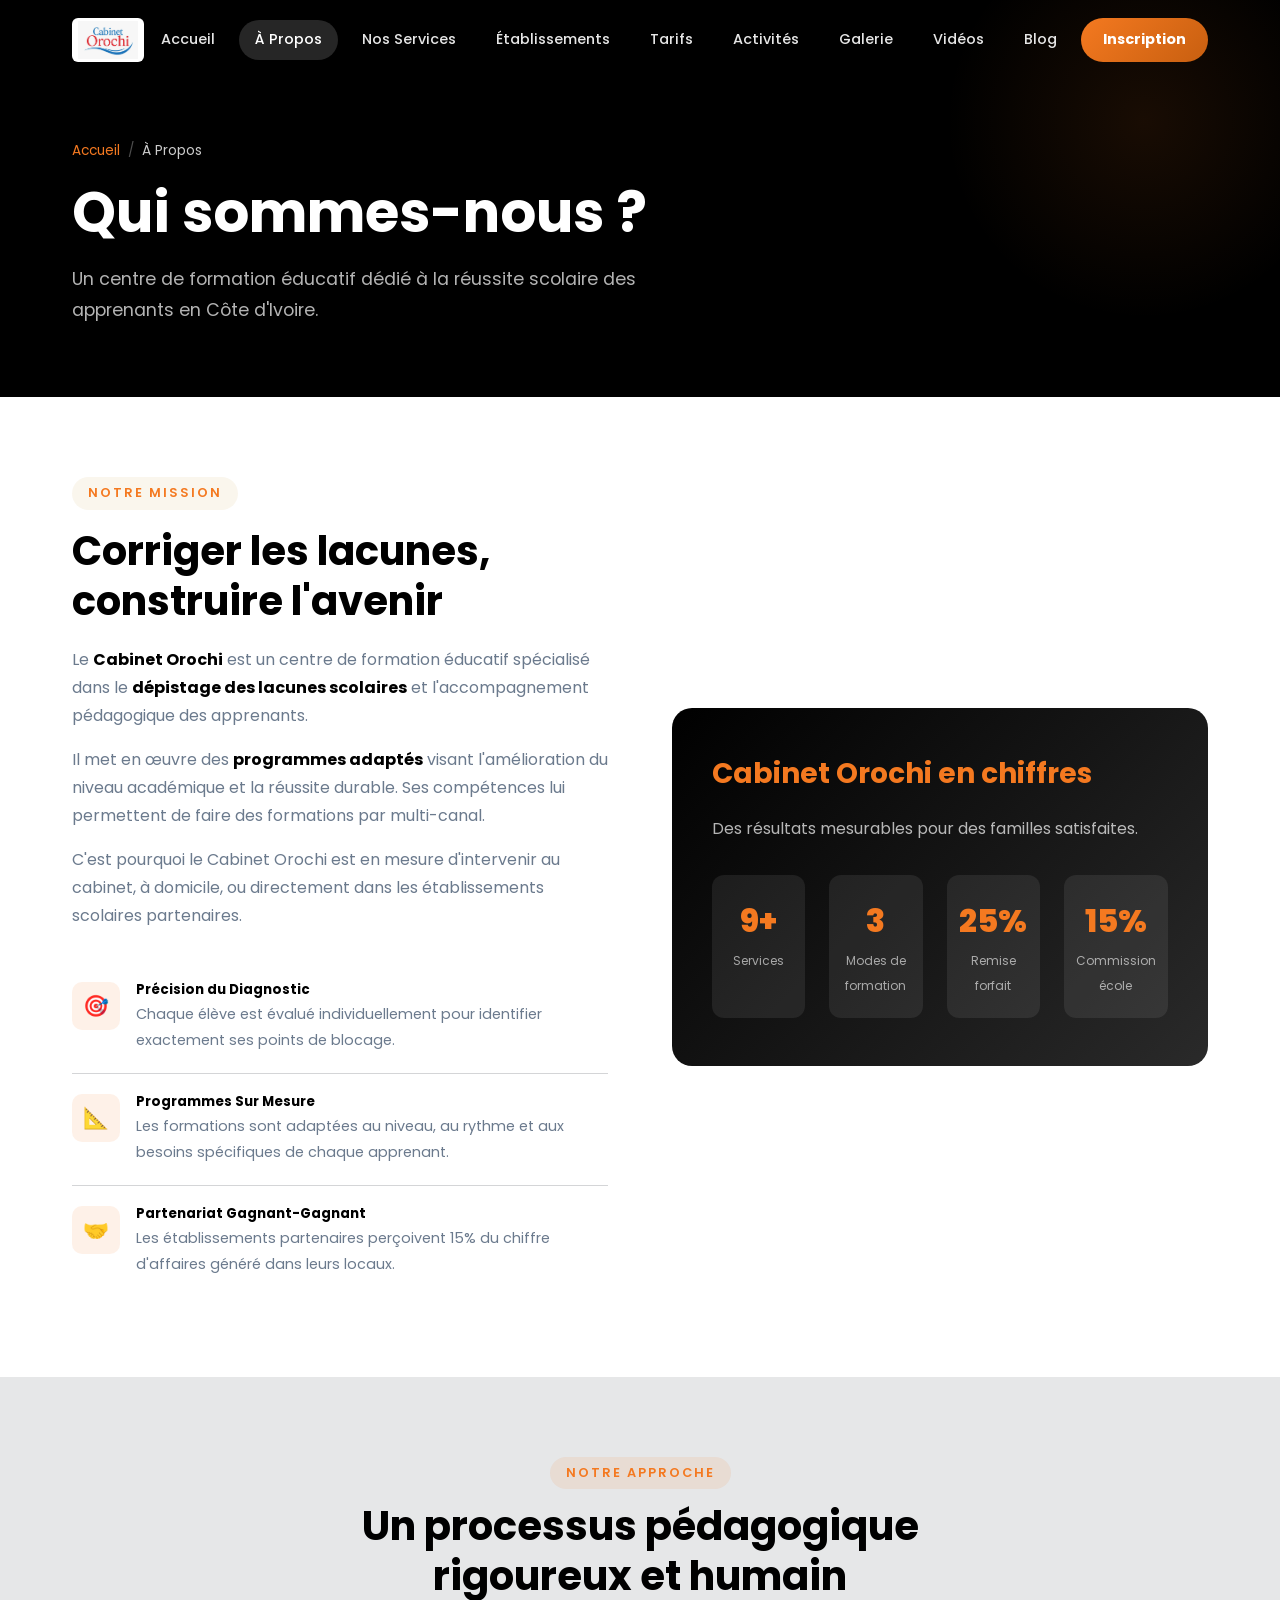
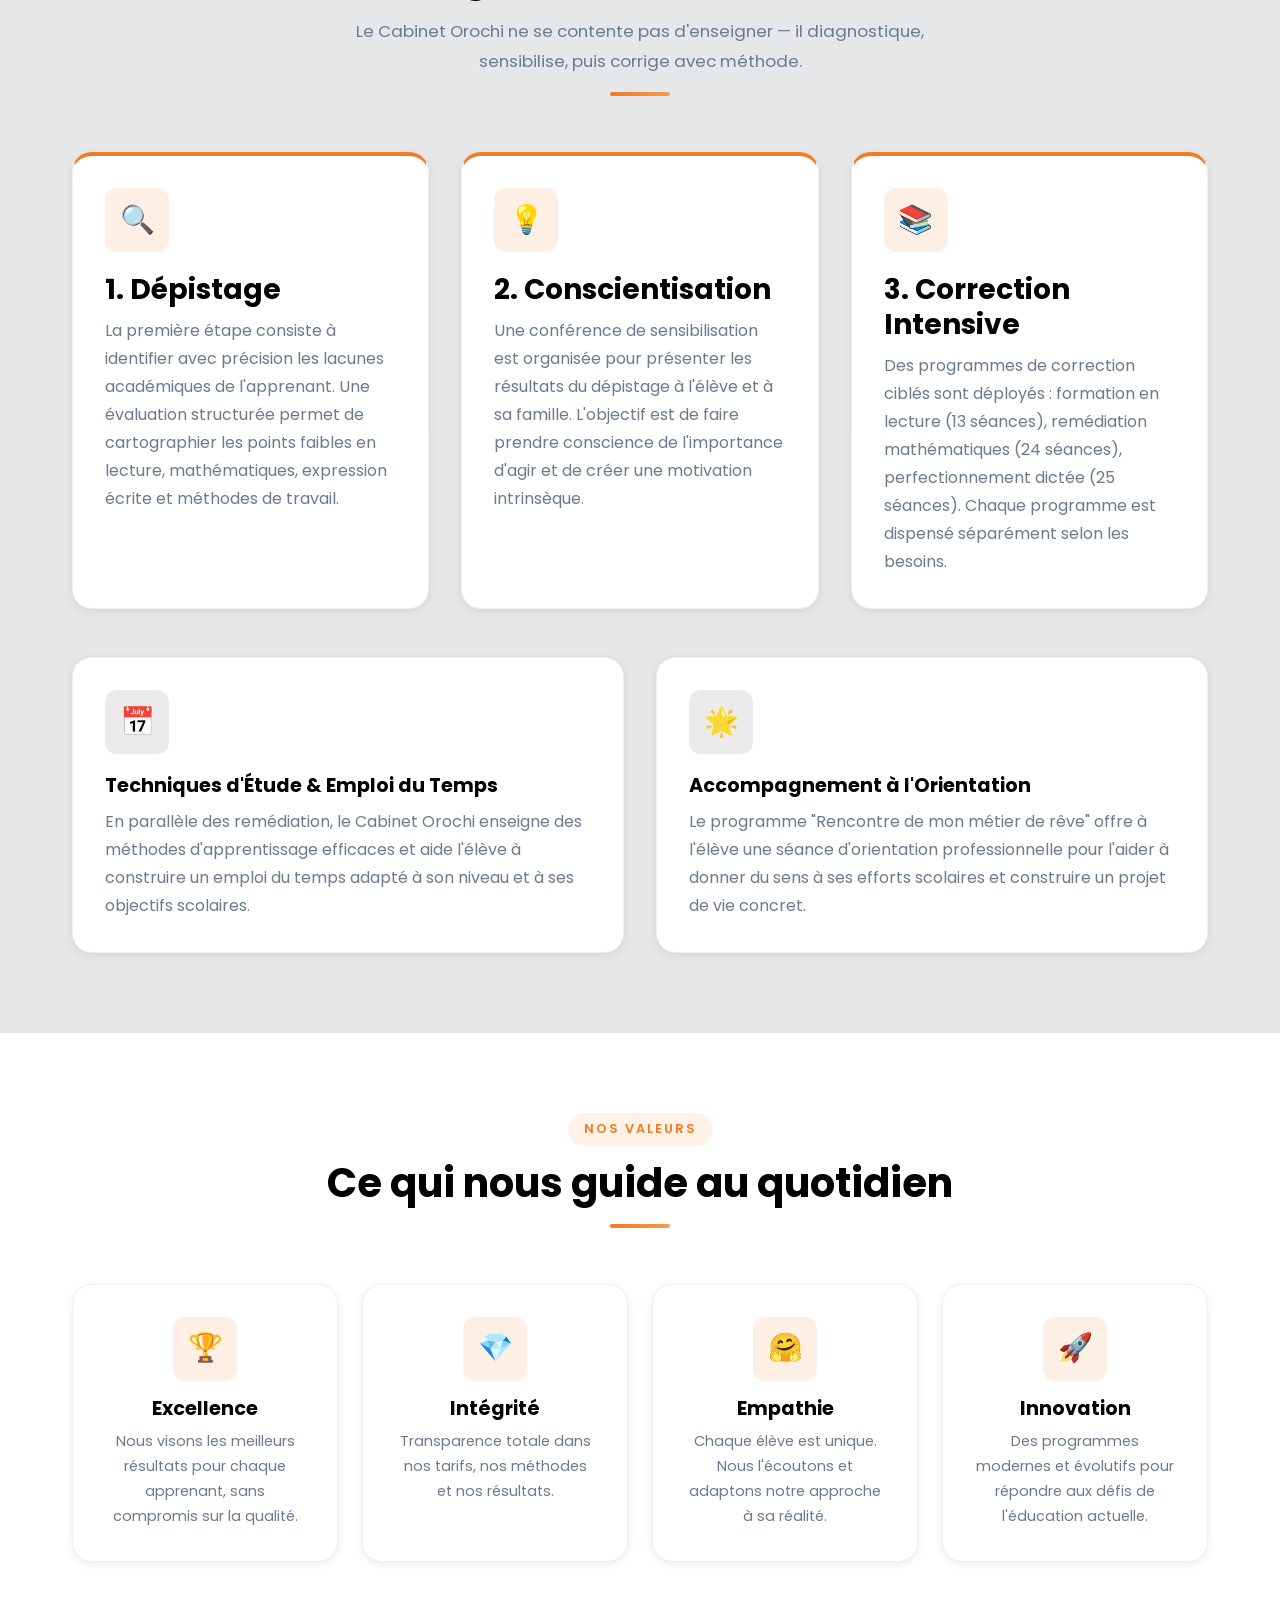
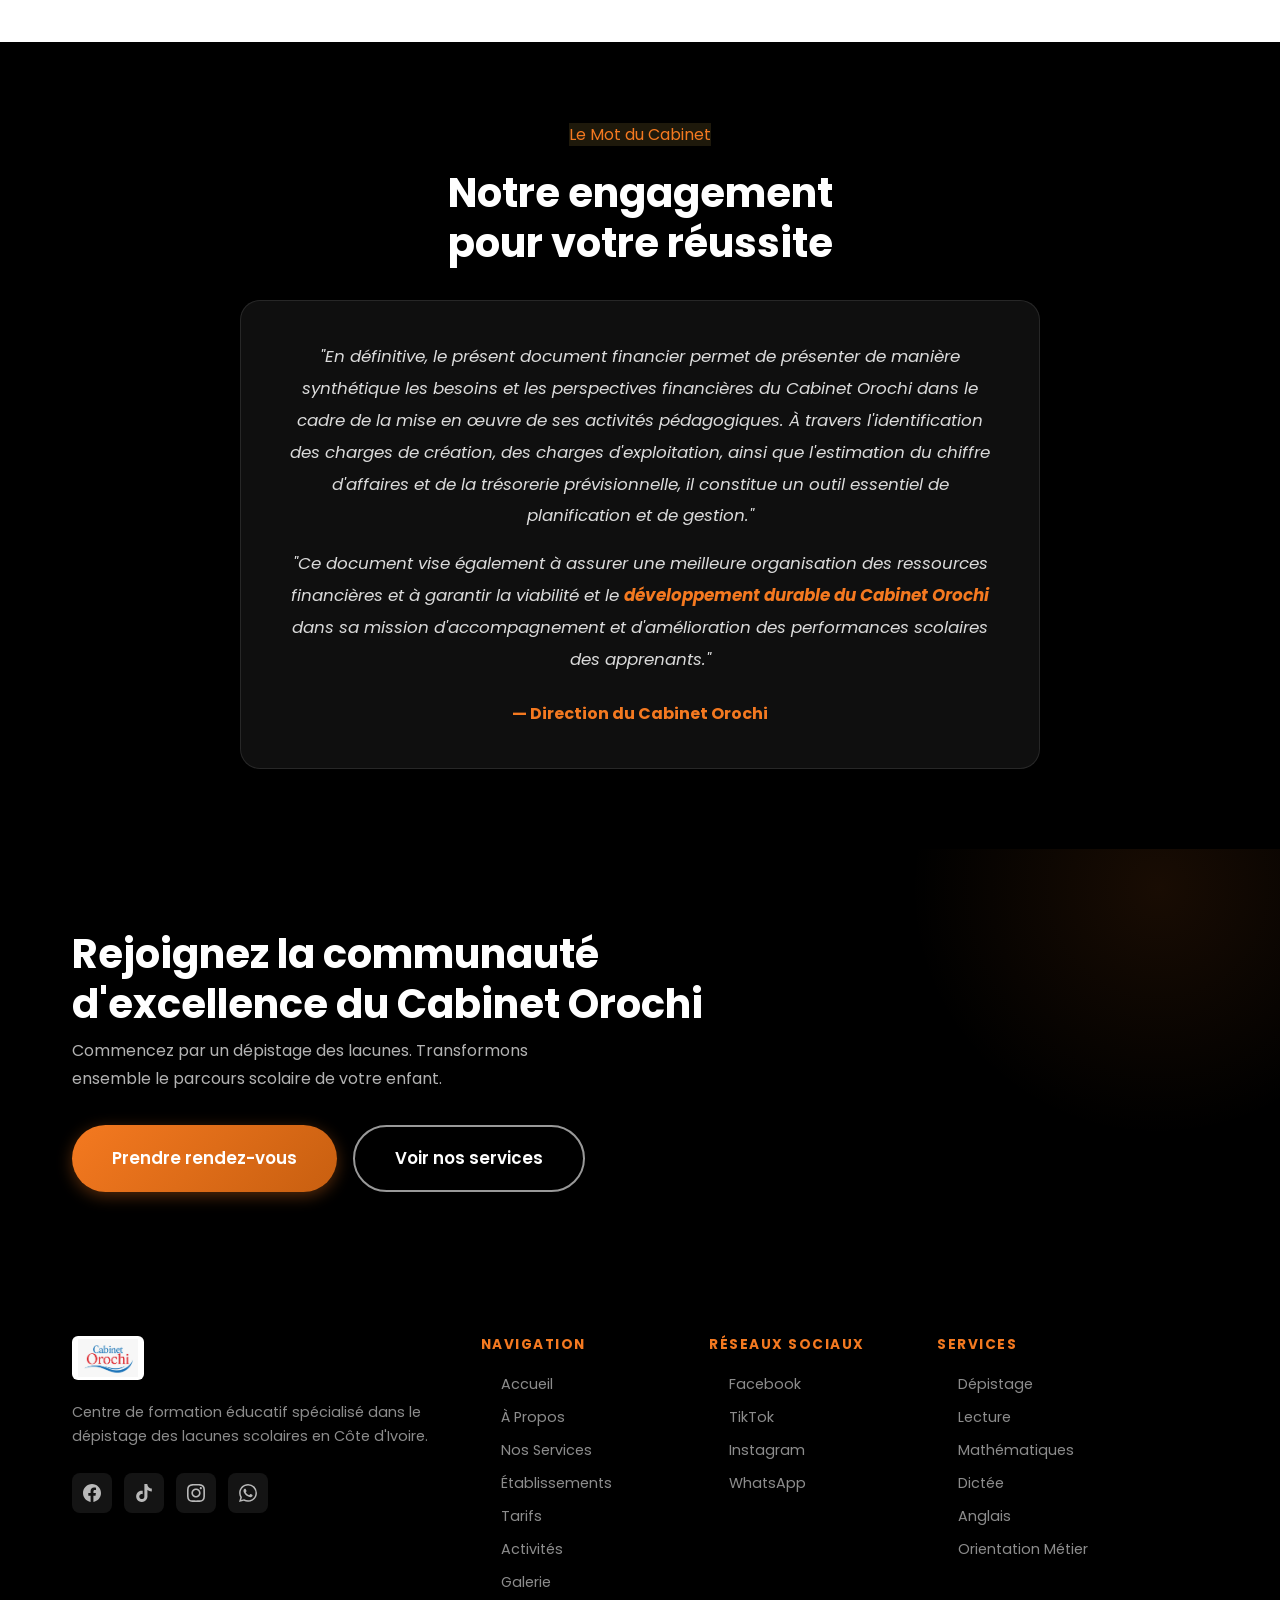
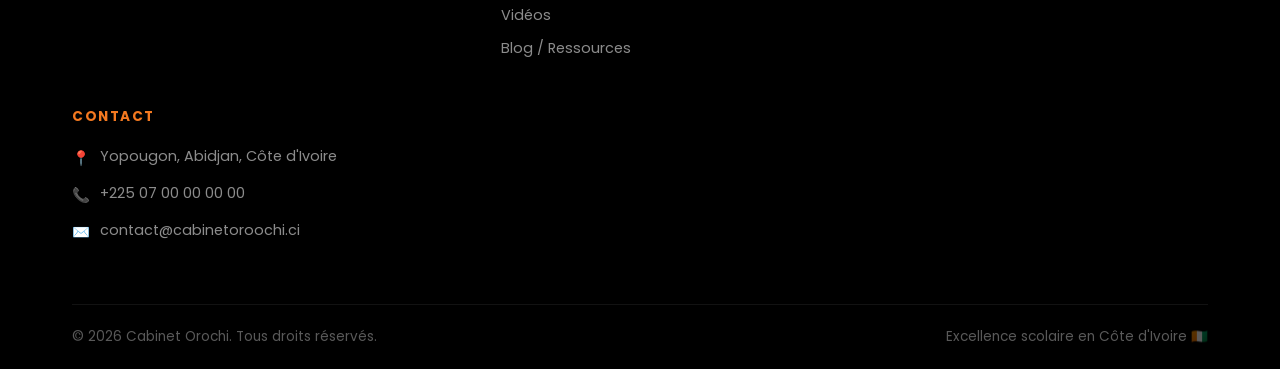
==== about.html @ 8625b7c3 "Initial commit from Orchids" ====
<!DOCTYPE html>
<html lang="fr">
  <head>
    <meta charset="UTF-8" />
    <link rel="icon" href="assets/images/logo.jpeg" type="image/jpeg" />
    <meta name="viewport" content="width=device-width, initial-scale=1.0" />
    <meta name="description" content="Découvrez la mission, l'approche et les valeurs du Cabinet Orochi — centre d'excellence pédagogique en Côte d'Ivoire." />
    <title>À Propos — Cabinet Orochi</title>
    <link rel="canonical" href="https://www.cabinetoroochi.ci/about.html" />
    <meta name="robots" content="index, follow" />
    <meta name="author" content="Cabinet Orochi" />
    <meta name="keywords" content="cabinet orochi mission, approche pédagogique, valeurs éducation, accompagnement scolaire Côte d'Ivoire" />
    <meta property="og:type" content="website" />
    <meta property="og:site_name" content="Cabinet Orochi" />
    <meta property="og:title" content="À Propos — Cabinet Orochi" />
    <meta property="og:description" content="Découvrez la mission, l'approche et les valeurs du Cabinet Orochi — centre d'excellence pédagogique en Côte d'Ivoire." />
    <meta property="og:url" content="https://www.cabinetoroochi.ci/about.html" />
    <meta property="og:locale" content="fr_CI" />
    <meta name="twitter:card" content="summary_large_image" />
    <meta name="twitter:title" content="À Propos — Cabinet Orochi" />
    <meta name="twitter:description" content="Découvrez la mission, l'approche et les valeurs du Cabinet Orochi — centre d'excellence pédagogique en Côte d'Ivoire." />
    <script type="application/ld+json">{"@context":"https://schema.org","@type":"AboutPage","name":"À Propos du Cabinet Orochi","url":"https://www.cabinetoroochi.ci/about.html","description":"Mission, approche et valeurs du Cabinet Orochi."}</script>
    <link rel="stylesheet" href="css/style.css" />
    <link rel="stylesheet" href="css/responsive.css" />
  </head>
  <body>

    <!-- HEADER -->
    <header id="header">
      <div class="container">
        <nav class="nav-inner">
          <a href="index.html" class="logo"><img src="assets/images/logo.jpeg" alt="Cabinet Orochi" style="height:44px;width:auto;border-radius:6px;" /></a>
          <div class="nav-links">
            <a href="index.html">Accueil</a>
            <a href="about.html" class="active">À Propos</a>
            <a href="services.html">Nos Services</a>
            <a href="for-schools.html">Établissements</a>
            <a href="pricing.html">Tarifs</a>
            <a href="activites.html">Activités</a>
            <a href="gallery.html">Galerie</a>
            <a href="videos.html">Vidéos</a>
            <a href="blog.html">Blog</a>
            <a href="contact.html" class="nav-cta btn">Inscription</a>
          </div>
          <button class="hamburger" aria-label="Menu"><span></span><span></span><span></span></button>
        </nav>
      </div>
    </header>
    <nav class="mobile-menu" role="dialog">
      <button class="mobile-menu-close">✕</button>
      <a href="index.html">Accueil</a>
      <a href="about.html">À Propos</a>
      <a href="services.html">Nos Services</a>
      <a href="for-schools.html">Établissements</a>
      <a href="pricing.html">Tarifs</a>
      <a href="activites.html">Activités</a>
      <a href="blog.html">Blog</a>
      <a href="contact.html" style="color:var(--gold);font-weight:700;">Inscription</a>
    </nav>

    <!-- PAGE HEADER -->
    <section class="page-header">
      <div class="container page-header-inner">
        <div class="breadcrumb">
          <a href="index.html">Accueil</a>
          <span>/</span>
          <span style="color:rgba(255,255,255,0.8);">À Propos</span>
        </div>
        <h1>Qui sommes-nous ?</h1>
        <p>Un centre de formation éducatif dédié à la réussite scolaire des apprenants en Côte d'Ivoire.</p>
      </div>
    </section>

    <!-- MISSION -->
    <section class="section">
      <div class="container">
        <div class="about-mission-grid">
          <div class="fade-in">
            <span class="eyebrow" style="display:inline-block;font-size:0.8rem;font-weight:600;letter-spacing:2px;text-transform:uppercase;color:var(--gold);background:rgba(201,168,76,0.1);padding:6px 16px;border-radius:50px;margin-bottom:16px;">Notre Mission</span>
            <h2 style="color:var(--primary);margin-bottom:20px;">Corriger les lacunes,<br>construire l'avenir</h2>
            <p style="margin-bottom:16px;">Le <strong style="color:var(--primary);">Cabinet Orochi</strong> est un centre de formation éducatif spécialisé dans le <strong style="color:var(--primary);">dépistage des lacunes scolaires</strong> et l'accompagnement pédagogique des apprenants.</p>
            <p style="margin-bottom:16px;">Il met en œuvre des <strong style="color:var(--primary);">programmes adaptés</strong> visant l'amélioration du niveau académique et la réussite durable. Ses compétences lui permettent de faire des formations par multi-canal.</p>
            <p style="margin-bottom:32px;">C'est pourquoi le Cabinet Orochi est en mesure d'intervenir au cabinet, à domicile, ou directement dans les établissements scolaires partenaires.</p>

            <div class="value-item">
              <div class="value-icon">🎯</div>
              <div>
                <h5>Précision du Diagnostic</h5>
                <p>Chaque élève est évalué individuellement pour identifier exactement ses points de blocage.</p>
              </div>
            </div>
            <div class="value-item">
              <div class="value-icon">📐</div>
              <div>
                <h5>Programmes Sur Mesure</h5>
                <p>Les formations sont adaptées au niveau, au rythme et aux besoins spécifiques de chaque apprenant.</p>
              </div>
            </div>
            <div class="value-item">
              <div class="value-icon">🤝</div>
              <div>
                <h5>Partenariat Gagnant-Gagnant</h5>
                <p>Les établissements partenaires perçoivent 15% du chiffre d'affaires généré dans leurs locaux.</p>
              </div>
            </div>
          </div>

          <div class="about-visual fade-in fade-in-delay-2">
            <div class="about-visual-inner">
              <h3>Cabinet Orochi en chiffres</h3>
              <p style="color:rgba(255,255,255,0.7);margin-bottom:0;">Des résultats mesurables pour des familles satisfaites.</p>
              <div class="about-stat-row">
                <div class="about-stat">
                  <span class="num">9+</span>
                  <span class="lbl">Services</span>
                </div>
                <div class="about-stat">
                  <span class="num">3</span>
                  <span class="lbl">Modes de formation</span>
                </div>
                <div class="about-stat">
                  <span class="num">25%</span>
                  <span class="lbl">Remise forfait</span>
                </div>
                <div class="about-stat">
                  <span class="num">15%</span>
                  <span class="lbl">Commission école</span>
                </div>
              </div>
            </div>
          </div>
        </div>
      </div>
    </section>

    <!-- APPROACH -->
    <section class="section bg-off-white">
      <div class="container">
        <div class="section-header fade-in">
          <span class="eyebrow">Notre Approche</span>
          <h2>Un processus pédagogique<br>rigoureux et humain</h2>
          <p>Le Cabinet Orochi ne se contente pas d'enseigner — il diagnostique, sensibilise, puis corrige avec méthode.</p>
          <div class="divider"></div>
        </div>

        <div class="grid-3" style="margin-bottom:48px;">
          <div class="card card-gold fade-in fade-in-delay-1">
            <div class="icon-box icon-box-gold">🔍</div>
            <h3 style="color:var(--primary);margin-bottom:10px;">1. Dépistage</h3>
            <p>La première étape consiste à identifier avec précision les lacunes académiques de l'apprenant. Une évaluation structurée permet de cartographier les points faibles en lecture, mathématiques, expression écrite et méthodes de travail.</p>
          </div>
          <div class="card card-gold fade-in fade-in-delay-2">
            <div class="icon-box icon-box-gold">💡</div>
            <h3 style="color:var(--primary);margin-bottom:10px;">2. Conscientisation</h3>
            <p>Une conférence de sensibilisation est organisée pour présenter les résultats du dépistage à l'élève et à sa famille. L'objectif est de faire prendre conscience de l'importance d'agir et de créer une motivation intrinsèque.</p>
          </div>
          <div class="card card-gold fade-in fade-in-delay-3">
            <div class="icon-box icon-box-gold">📚</div>
            <h3 style="color:var(--primary);margin-bottom:10px;">3. Correction Intensive</h3>
            <p>Des programmes de correction ciblés sont déployés : formation en lecture (13 séances), remédiation mathématiques (24 séances), perfectionnement dictée (25 séances). Chaque programme est dispensé séparément selon les besoins.</p>
          </div>
        </div>

        <div class="grid-2" style="gap:32px;">
          <div class="card fade-in fade-in-delay-1">
            <div class="icon-box icon-box-primary">📅</div>
            <h4 style="color:var(--primary);margin-bottom:10px;">Techniques d'Étude & Emploi du Temps</h4>
            <p>En parallèle des remédiation, le Cabinet Orochi enseigne des méthodes d'apprentissage efficaces et aide l'élève à construire un emploi du temps adapté à son niveau et à ses objectifs scolaires.</p>
          </div>
          <div class="card fade-in fade-in-delay-2">
            <div class="icon-box icon-box-primary">🌟</div>
            <h4 style="color:var(--primary);margin-bottom:10px;">Accompagnement à l'Orientation</h4>
            <p>Le programme "Rencontre de mon métier de rêve" offre à l'élève une séance d'orientation professionnelle pour l'aider à donner du sens à ses efforts scolaires et construire un projet de vie concret.</p>
          </div>
        </div>
      </div>
    </section>

    <!-- VALUES -->
    <section class="section">
      <div class="container">
        <div class="section-header fade-in">
          <span class="eyebrow">Nos Valeurs</span>
          <h2>Ce qui nous guide au quotidien</h2>
          <div class="divider"></div>
        </div>
        <div class="grid-4">
          <div class="card text-center fade-in fade-in-delay-1">
            <div class="icon-box icon-box-gold" style="margin:0 auto 16px;">🏆</div>
            <h4 style="color:var(--primary);margin-bottom:8px;">Excellence</h4>
            <p style="font-size:0.9rem;">Nous visons les meilleurs résultats pour chaque apprenant, sans compromis sur la qualité.</p>
          </div>
          <div class="card text-center fade-in fade-in-delay-2">
            <div class="icon-box icon-box-gold" style="margin:0 auto 16px;">💎</div>
            <h4 style="color:var(--primary);margin-bottom:8px;">Intégrité</h4>
            <p style="font-size:0.9rem;">Transparence totale dans nos tarifs, nos méthodes et nos résultats.</p>
          </div>
          <div class="card text-center fade-in fade-in-delay-3">
            <div class="icon-box icon-box-gold" style="margin:0 auto 16px;">🤗</div>
            <h4 style="color:var(--primary);margin-bottom:8px;">Empathie</h4>
            <p style="font-size:0.9rem;">Chaque élève est unique. Nous l'écoutons et adaptons notre approche à sa réalité.</p>
          </div>
          <div class="card text-center fade-in" style="transition-delay:0.4s">
            <div class="icon-box icon-box-gold" style="margin:0 auto 16px;">🚀</div>
            <h4 style="color:var(--primary);margin-bottom:8px;">Innovation</h4>
            <p style="font-size:0.9rem;">Des programmes modernes et évolutifs pour répondre aux défis de l'éducation actuelle.</p>
          </div>
        </div>
      </div>
    </section>

    <!-- CONCLUSION / MOT DU CABINET -->
    <section class="section bg-primary">
      <div class="container">
        <div style="max-width:800px;margin:0 auto;text-align:center;" class="fade-in">
          <span class="eyebrow" style="color:var(--gold);background:rgba(201,168,76,0.15);">Le Mot du Cabinet</span>
          <h2 style="color:var(--white);margin:20px 0;">Notre engagement<br>pour votre réussite</h2>
          <div style="background:rgba(255,255,255,0.06);border:1px solid rgba(255,255,255,0.1);border-radius:var(--radius-lg);padding:40px;margin-top:32px;">
            <p style="color:rgba(255,255,255,0.85);font-size:1.05rem;line-height:1.9;font-style:italic;">
              "En définitive, le présent document financier permet de présenter de manière synthétique les besoins et les perspectives financières du Cabinet Orochi dans le cadre de la mise en œuvre de ses activités pédagogiques. À travers l'identification des charges de création, des charges d'exploitation, ainsi que l'estimation du chiffre d'affaires et de la trésorerie prévisionnelle, il constitue un outil essentiel de planification et de gestion."
            </p>
            <p style="color:rgba(255,255,255,0.85);font-size:1.05rem;line-height:1.9;font-style:italic;margin-top:16px;">
              "Ce document vise également à assurer une meilleure organisation des ressources financières et à garantir la viabilité et le <strong style="color:var(--gold);">développement durable du Cabinet Orochi</strong> dans sa mission d'accompagnement et d'amélioration des performances scolaires des apprenants."
            </p>
            <p style="color:var(--gold);font-weight:700;margin-top:24px;">— Direction du Cabinet Orochi</p>
          </div>
        </div>
      </div>
    </section>

    <!-- CTA -->
    <section class="cta-band">
      <div class="container">
        <div class="cta-band-inner">
          <div class="fade-in">
            <h2>Rejoignez la communauté<br>d'excellence du Cabinet Orochi</h2>
            <p>Commencez par un dépistage des lacunes. Transformons ensemble le parcours scolaire de votre enfant.</p>
          </div>
          <div class="cta-band-btns fade-in fade-in-delay-2">
            <a href="contact.html" class="btn btn-primary btn-lg">Prendre rendez-vous</a>
            <a href="services.html" class="btn btn-outline-white btn-lg">Voir nos services</a>
          </div>
        </div>
      </div>
    </section>

    <!-- FOOTER -->
    <footer id="footer">
      <div class="container">
        <div class="footer-grid">
          <div>
            <a href="index.html" class="logo"><img src="assets/images/logo.jpeg" alt="Cabinet Orochi" style="height:44px;width:auto;border-radius:6px;" /></a>
            <p class="footer-desc">Centre de formation éducatif spécialisé dans le dépistage des lacunes scolaires en Côte d'Ivoire.</p>
                        <div class="footer-social">
              <a href="https://www.facebook.com/cabinetoroochi" target="_blank" rel="noopener" class="social-btn" aria-label="Facebook" title="Facebook"><svg width="18" height="18" viewBox="0 0 24 24" fill="currentColor"><path d="M24 12.073c0-6.627-5.373-12-12-12s-12 5.373-12 12c0 5.99 4.388 10.954 10.125 11.854v-8.385H7.078v-3.47h3.047V9.43c0-3.007 1.792-4.669 4.533-4.669 1.312 0 2.686.235 2.686.235v2.953H15.83c-1.491 0-1.956.925-1.956 1.874v2.25h3.328l-.532 3.47h-2.796v8.385C19.612 23.027 24 18.062 24 12.073z"/></svg></a>
              <a href="https://www.tiktok.com/@cabinetoroochi" target="_blank" rel="noopener" class="social-btn" aria-label="TikTok" title="TikTok"><svg width="18" height="18" viewBox="0 0 24 24" fill="currentColor"><path d="M12.525.02c1.31-.02 2.61-.01 3.91-.02.08 1.53.63 3.09 1.75 4.17 1.12 1.11 2.7 1.62 4.24 1.79v4.03c-1.44-.05-2.89-.35-4.2-.97-.57-.26-1.1-.59-1.62-.93-.01 2.92.01 5.84-.02 8.75-.08 1.4-.54 2.79-1.35 3.94-1.31 1.92-3.58 3.17-5.91 3.21-1.43.08-2.86-.31-4.08-1.03-2.02-1.19-3.44-3.37-3.65-5.71-.02-.5-.03-1-.01-1.49.18-1.9 1.12-3.72 2.58-4.96 1.66-1.44 3.98-2.13 6.15-1.72.02 1.48-.04 2.96-.04 4.44-.99-.32-2.15-.23-3.02.37-.63.41-1.11 1.04-1.36 1.75-.21.51-.15 1.07-.14 1.61.24 1.64 1.82 3.02 3.5 2.87 1.12-.01 2.19-.66 2.77-1.61.19-.33.4-.67.41-1.06.1-1.79.06-3.57.07-5.36.01-4.03-.01-8.05.02-12.07z"/></svg></a>
              <a href="https://www.instagram.com/cabinetoroochi" target="_blank" rel="noopener" class="social-btn" aria-label="Instagram" title="Instagram"><svg width="18" height="18" viewBox="0 0 24 24" fill="currentColor"><path d="M12 2.163c3.204 0 3.584.012 4.85.07 3.252.148 4.771 1.691 4.919 4.919.058 1.265.069 1.645.069 4.849 0 3.205-.012 3.584-.069 4.849-.149 3.225-1.664 4.771-4.919 4.919-1.266.058-1.644.07-4.85.07-3.204 0-3.584-.012-4.849-.07-3.26-.149-4.771-1.699-4.919-4.92-.058-1.265-.07-1.644-.07-4.849 0-3.204.013-3.583.07-4.849.149-3.227 1.664-4.771 4.919-4.919 1.266-.057 1.645-.069 4.849-.069zm0-2.163c-3.259 0-3.667.014-4.947.072-4.358.2-6.78 2.618-6.98 6.98-.059 1.281-.073 1.689-.073 4.948 0 3.259.014 3.668.072 4.948.2 4.358 2.618 6.78 6.98 6.98 1.281.058 1.689.072 4.948.072 3.259 0 3.668-.014 4.948-.072 4.354-.2 6.782-2.618 6.979-6.98.059-1.28.073-1.689.073-4.948 0-3.259-.014-3.667-.072-4.947-.196-4.354-2.617-6.78-6.979-6.98-1.281-.059-1.69-.073-4.949-.073zm0 5.838c-3.403 0-6.162 2.759-6.162 6.162s2.759 6.163 6.162 6.163 6.162-2.759 6.162-6.163c0-3.403-2.759-6.162-6.162-6.162zm0 10.162c-2.209 0-4-1.79-4-4 0-2.209 1.791-4 4-4s4 1.791 4 4c0 2.21-1.791 4-4 4zm6.406-11.845c-.796 0-1.441.645-1.441 1.44s.645 1.44 1.441 1.44c.795 0 1.439-.645 1.439-1.44s-.644-1.44-1.439-1.44z"/></svg></a>
              <a href="https://wa.me/22507000000" target="_blank" rel="noopener" class="social-btn" aria-label="WhatsApp" title="WhatsApp"><svg width="18" height="18" viewBox="0 0 24 24" fill="currentColor"><path d="M17.472 14.382c-.297-.149-1.758-.867-2.03-.967-.273-.099-.471-.148-.67.15-.197.297-.767.966-.94 1.164-.173.199-.347.223-.644.075-.297-.15-1.255-.463-2.39-1.475-.883-.788-1.48-1.761-1.653-2.059-.173-.297-.018-.458.13-.606.134-.133.298-.347.446-.52.149-.174.198-.298.298-.497.099-.198.05-.371-.025-.52-.075-.149-.669-1.612-.916-2.207-.242-.579-.487-.5-.669-.51-.173-.008-.371-.01-.57-.01-.198 0-.52.074-.792.372-.272.297-1.04 1.016-1.04 2.479 0 1.462 1.065 2.875 1.213 3.074.149.198 2.096 3.2 5.077 4.487.709.306 1.262.489 1.694.625.712.227 1.36.195 1.871.118.571-.085 1.758-.719 2.006-1.413.248-.694.248-1.289.173-1.413-.074-.124-.272-.198-.57-.347m-5.421 7.403h-.004a9.87 9.87 0 01-5.031-1.378l-.361-.214-3.741.982.998-3.648-.235-.374a9.86 9.86 0 01-1.51-5.26c.001-5.45 4.436-9.884 9.888-9.884 2.64 0 5.122 1.03 6.988 2.898a9.825 9.825 0 012.893 6.994c-.003 5.45-4.437 9.884-9.885 9.884m8.413-18.297A11.815 11.815 0 0012.05 0C5.495 0 .16 5.335.157 11.892c0 2.096.547 4.142 1.588 5.945L.057 24l6.305-1.654a11.882 11.882 0 005.683 1.448h.005c6.554 0 11.89-5.335 11.893-11.893a11.821 11.821 0 00-3.48-8.413z"/></svg></a>
            </div>
          </div>
                      <div class="footer-col">
            <h5>Navigation</h5>
            <nav class="footer-links">
              <a href="index.html">Accueil</a>
              <a href="about.html">À Propos</a>
              <a href="services.html">Nos Services</a>
              <a href="for-schools.html">Établissements</a>
              <a href="pricing.html">Tarifs</a>
              <a href="activites.html">Activités</a>
              <a href="gallery.html">Galerie</a>
              <a href="videos.html">Vidéos</a>
              <a href="blog.html">Blog / Ressources</a>
            </nav>
          </div>
          <div class="footer-col">
            <h5>Réseaux sociaux</h5>
            <nav class="footer-links">
              <a href="https://www.facebook.com/cabinetoroochi" target="_blank" rel="noopener">Facebook</a>
              <a href="https://www.tiktok.com/@cabinetoroochi" target="_blank" rel="noopener">TikTok</a>
              <a href="https://www.instagram.com/cabinetoroochi" target="_blank" rel="noopener">Instagram</a>
              <a href="https://wa.me/22507000000" target="_blank" rel="noopener">WhatsApp</a>
            </nav>
          </div>
          <div class="footer-col">
            <h5>Services</h5>
            <nav class="footer-links">
              <a href="services.html#depistage">Dépistage</a>
              <a href="services.html#lecture">Lecture</a>
              <a href="services.html#maths">Mathématiques</a>
              <a href="services.html#dictee">Dictée</a>
              <a href="services.html#anglais">Anglais</a>
              <a href="services.html#metier">Orientation Métier</a>
            </nav>
          </div>
          <div class="footer-col">
            <h5>Contact</h5>
            <div class="footer-contact-item"><span class="icon">📍</span><span>Yopougon, Abidjan, Côte d'Ivoire</span></div>
            <div class="footer-contact-item"><span class="icon">📞</span><span>+225 07 00 00 00 00</span></div>
            <div class="footer-contact-item"><span class="icon">✉️</span><span>contact@cabinetoroochi.ci</span></div>
          </div>
        </div>
        <div class="footer-bottom">
          <p>© 2026 Cabinet Orochi. Tous droits réservés.</p>
          <p>Excellence scolaire en Côte d'Ivoire 🇨🇮</p>
        </div>
      </div>
    </footer>

    <style>.back-to-top.visible{display:flex!important;} .is-invalid{border-color:#dc3545!important;}</style>
    <button class="back-to-top" aria-label="Retour en haut"
      style="position:fixed;bottom:90px;right:24px;width:44px;height:44px;border-radius:50%;background:var(--primary);color:var(--white);font-size:1.2rem;display:none;align-items:center;justify-content:center;box-shadow:var(--shadow-md);transition:var(--transition);z-index:900;border:none;cursor:pointer;">↑</button>
    <script src="js/main.js"></script>
  </body>
</html>
---- css/style.css ----
/* =============================================
   CABINET OROCHI — MAIN STYLESHEET
   Colors: ISU Bengal Black #000000, Roarange #F47920, Light Gray #E6E7E8
   ============================================= */

/* ---- Google Fonts Import ---- */
@import url('https://fonts.googleapis.com/css2?family=Poppins:wght@300;400;500;600;700;800&family=Playfair+Display:wght@600;700&display=swap');

/* ---- CSS Variables ---- */
:root {
  --primary: #000000;
  --primary-light: #2a2a2a;
  --primary-dark: #000000;
  --gold: #F47920;
  --gold-light: #f89a50;
  --gold-dark: #c85f10;
  --white: #FFFFFF;
  --off-white: #E6E7E8;
  --light-gray: #d4d5d7;
  --gray: #6B7A8D;
  --dark: #111111;
  --success: #28A745;
  --danger: #DC3545;
  --warning: #FFC107;

  --font-main: 'Poppins', sans-serif;
  --font-display: 'Playfair Display', serif;

  --shadow-sm: 0 2px 8px rgba(0,0,0,0.08);
  --shadow-md: 0 6px 24px rgba(0,0,0,0.14);
  --shadow-lg: 0 16px 48px rgba(0,0,0,0.20);
  --radius: 12px;
  --radius-lg: 20px;
  --transition: all 0.3s ease;
}

/* ---- Reset & Base ---- */
*, *::before, *::after { box-sizing: border-box; margin: 0; padding: 0; }

html { scroll-behavior: smooth; font-size: 16px; }

body {
  font-family: var(--font-main);
  color: var(--dark);
  background: var(--white);
  line-height: 1.6;
  overflow-x: hidden;
}

img { max-width: 100%; height: auto; display: block; }
a { text-decoration: none; color: inherit; }
ul { list-style: none; }
button { cursor: pointer; border: none; background: none; font-family: var(--font-main); }

/* ---- Typography ---- */
h1, h2, h3, h4, h5 { font-weight: 700; line-height: 1.25; }
h1 { font-size: clamp(2rem, 5vw, 3.5rem); }
h2 { font-size: clamp(1.6rem, 3.5vw, 2.5rem); }
h3 { font-size: clamp(1.2rem, 2.5vw, 1.75rem); }
h4 { font-size: 1.2rem; }
p { font-size: 1rem; color: var(--gray); line-height: 1.75; }

.text-gold { color: var(--gold); }
.text-primary { color: var(--primary); }
.text-white { color: var(--white); }
.text-center { text-align: center; }
.font-display { font-family: var(--font-display); }

/* ---- Layout Helpers ---- */
.container { max-width: 1200px; margin: 0 auto; padding: 0 24px; }
.section { padding: 80px 0; }
.section-sm { padding: 48px 0; }

.grid-2 { display: grid; grid-template-columns: repeat(2, 1fr); gap: 32px; }
.grid-3 { display: grid; grid-template-columns: repeat(3, 1fr); gap: 32px; }
.grid-4 { display: grid; grid-template-columns: repeat(4, 1fr); gap: 24px; }

.flex { display: flex; }
.flex-center { display: flex; align-items: center; justify-content: center; }
.flex-between { display: flex; align-items: center; justify-content: space-between; }
.gap-12 { gap: 12px; }
.gap-16 { gap: 16px; }
.gap-24 { gap: 24px; }

/* ---- Section Header ---- */
.section-header { text-align: center; margin-bottom: 56px; }
.section-header .eyebrow {
  display: inline-block;
  font-size: 0.8rem;
  font-weight: 600;
  letter-spacing: 2px;
  text-transform: uppercase;
  color: var(--gold);
  background: rgba(244,121,32,0.1);
  padding: 6px 16px;
  border-radius: 50px;
  margin-bottom: 12px;
}
.section-header h2 { color: var(--primary); margin-bottom: 16px; }
.section-header p { max-width: 600px; margin: 0 auto; font-size: 1.05rem; }
.divider {
  width: 60px;
  height: 4px;
  background: linear-gradient(90deg, var(--gold), var(--gold-light));
  border-radius: 2px;
  margin: 16px auto 0;
}

/* ---- Buttons ---- */
.btn {
  display: inline-flex;
  align-items: center;
  gap: 8px;
  padding: 14px 32px;
  border-radius: 50px;
  font-weight: 600;
  font-size: 0.95rem;
  transition: var(--transition);
  white-space: nowrap;
}

.btn-primary {
  background: linear-gradient(135deg, var(--gold), var(--gold-dark));
  color: var(--white);
  box-shadow: 0 4px 16px rgba(244,121,32,0.35);
}
.btn-primary:hover {
  background: linear-gradient(135deg, var(--gold-light), var(--gold));
  transform: translateY(-2px);
  box-shadow: 0 8px 24px rgba(244,121,32,0.45);
}

.btn-secondary {
  background: var(--primary);
  color: var(--white);
  box-shadow: var(--shadow-sm);
}
.btn-secondary:hover {
  background: var(--primary-light);
  transform: translateY(-2px);
  box-shadow: var(--shadow-md);
}

.btn-outline {
  border: 2px solid var(--gold);
  color: var(--gold);
  background: transparent;
}
.btn-outline:hover {
  background: var(--gold);
  color: var(--primary-dark);
}

.btn-outline-white {
  border: 2px solid rgba(255,255,255,0.6);
  color: var(--white);
  background: transparent;
}
.btn-outline-white:hover {
  background: rgba(255,255,255,0.15);
  border-color: var(--white);
}

.btn-lg { padding: 18px 40px; font-size: 1.05rem; }
.btn-sm { padding: 10px 22px; font-size: 0.85rem; }

/* ---- Cards ---- */
.card {
  background: var(--white);
  border-radius: var(--radius-lg);
  padding: 32px;
  box-shadow: var(--shadow-sm);
  transition: var(--transition);
  border: 1px solid rgba(0,0,0,0.06);
}
.card:hover {
  box-shadow: var(--shadow-md);
  transform: translateY(-4px);
}

.card-gold {
  border-top: 4px solid var(--gold);
}
.card-primary {
  background: var(--primary);
  color: var(--white);
}
.card-primary p { color: rgba(255,255,255,0.8); }

/* ---- Badge ---- */
.badge {
  display: inline-flex;
  align-items: center;
  padding: 4px 12px;
  border-radius: 50px;
  font-size: 0.75rem;
  font-weight: 600;
}
.badge-gold { background: rgba(244,121,32,0.15); color: var(--gold-dark); }
.badge-primary { background: rgba(0,0,0,0.1); color: var(--primary); }
.badge-success { background: rgba(40,167,69,0.1); color: var(--success); }

/* ---- Icon Box ---- */
.icon-box {
  width: 64px;
  height: 64px;
  border-radius: var(--radius);
  display: flex;
  align-items: center;
  justify-content: center;
  font-size: 1.75rem;
  margin-bottom: 20px;
  flex-shrink: 0;
}
.icon-box-gold { background: rgba(244,121,32,0.12); color: var(--gold); }
.icon-box-primary { background: rgba(0,0,0,0.08); color: var(--primary); }
.icon-box-white { background: rgba(255,255,255,0.15); color: var(--white); }
.icon-box-lg { width: 80px; height: 80px; font-size: 2.2rem; }

/* ---- ======== HEADER / NAV ======== ---- */
#header {
  position: fixed;
  top: 0;
  left: 0;
  width: 100%;
  z-index: 1000;
  padding: 18px 0;
  transition: var(--transition);
}
#header.scrolled {
  background: var(--white);
  box-shadow: var(--shadow-sm);
  padding: 12px 0;
}

.nav-inner { display: flex; align-items: center; justify-content: space-between; }

.logo {
  display: flex;
  align-items: center;
  gap: 12px;
  font-weight: 800;
  font-size: 1.35rem;
  color: var(--white);
}
.logo img {
  height: 48px;
  width: auto;
  border-radius: 6px;
  flex-shrink: 0;
  object-fit: contain;
  background: var(--white);
  padding: 3px 6px;
}
.logo-icon {
  width: 44px;
  height: 44px;
  background: linear-gradient(135deg, var(--gold), var(--gold-dark));
  border-radius: 10px;
  display: flex;
  align-items: center;
  justify-content: center;
  font-size: 1.4rem;
  flex-shrink: 0;
}
#header.scrolled .logo { color: var(--primary); }

.nav-links { display: flex; align-items: center; gap: 8px; }
.nav-links a {
  padding: 8px 16px;
  border-radius: 50px;
  font-weight: 500;
  font-size: 0.9rem;
  color: rgba(255,255,255,0.9);
  transition: var(--transition);
}
.nav-links a:hover, .nav-links a.active {
  background: rgba(255,255,255,0.15);
  color: var(--white);
}
#header.scrolled .nav-links a { color: var(--primary); }
#header.scrolled .nav-links a:hover,
#header.scrolled .nav-links a.active {
  background: rgba(0,0,0,0.07);
  color: var(--primary);
}

.nav-cta {
  background: linear-gradient(135deg, var(--gold), var(--gold-dark)) !important;
  color: var(--white) !important;
  font-weight: 700 !important;
  padding: 10px 22px !important;
}
.nav-cta:hover {
  background: linear-gradient(135deg, var(--gold-light), var(--gold)) !important;
  transform: translateY(-1px);
}

.hamburger {
  display: none;
  flex-direction: column;
  gap: 5px;
  padding: 8px;
  cursor: pointer;
}
.hamburger span {
  display: block;
  width: 24px;
  height: 2.5px;
  background: var(--white);
  border-radius: 2px;
  transition: var(--transition);
}
#header.scrolled .hamburger span { background: var(--primary); }

.mobile-menu {
  display: none;
  position: fixed;
  top: 0;
  left: 0;
  width: 100%;
  height: 100vh;
  background: var(--primary-dark);
  z-index: 999;
  flex-direction: column;
  align-items: center;
  justify-content: center;
  gap: 12px;
}
.mobile-menu.open { display: flex; }
.mobile-menu a {
  font-size: 1.3rem;
  font-weight: 600;
  color: var(--white);
  padding: 14px 40px;
  border-radius: var(--radius);
  transition: var(--transition);
  text-align: center;
}
.mobile-menu a:hover { background: rgba(255,255,255,0.1); color: var(--gold); }
.mobile-menu-close {
  position: absolute;
  top: 20px;
  right: 24px;
  font-size: 1.8rem;
  color: var(--white);
  cursor: pointer;
  background: none;
  border: none;
}

/* ---- ======== HERO ======== ---- */
.hero {
  min-height: 100vh;
  background: linear-gradient(135deg, var(--primary-dark) 0%, var(--primary) 50%, #2a2a2a 100%);
  display: flex;
  align-items: center;
  position: relative;
  overflow: hidden;
}
.hero::before {
  content: '';
  position: absolute;
  top: -20%;
  right: -10%;
  width: 600px;
  height: 600px;
  background: radial-gradient(circle, rgba(244,121,32,0.12) 0%, transparent 70%);
  border-radius: 50%;
}
.hero::after {
  content: '';
  position: absolute;
  bottom: -10%;
  left: -5%;
  width: 400px;
  height: 400px;
  background: radial-gradient(circle, rgba(255,255,255,0.05) 0%, transparent 70%);
  border-radius: 50%;
}

.hero-content { position: relative; z-index: 2; }
.hero-grid { display: grid; grid-template-columns: 1fr 1fr; gap: 64px; align-items: center; }

.hero-eyebrow {
  display: inline-flex;
  align-items: center;
  gap: 8px;
  font-size: 0.8rem;
  font-weight: 600;
  letter-spacing: 2px;
  text-transform: uppercase;
  color: var(--gold);
  margin-bottom: 20px;
}
.hero-eyebrow::before {
  content: '';
  display: block;
  width: 32px;
  height: 2px;
  background: var(--gold);
}

.hero h1 { color: var(--white); margin-bottom: 20px; }
.hero h1 span { color: var(--gold); display: block; }
.hero-desc {
  color: rgba(255,255,255,0.8);
  font-size: 1.1rem;
  margin-bottom: 36px;
  max-width: 480px;
}
.hero-desc strong { color: var(--gold-light); }

.hero-btns { display: flex; gap: 16px; flex-wrap: wrap; }

.hero-stats {
  display: flex;
  gap: 32px;
  margin-top: 48px;
  padding-top: 32px;
  border-top: 1px solid rgba(255,255,255,0.1);
}
.stat-item { text-align: center; }
.stat-number {
  font-size: 1.75rem;
  font-weight: 800;
  color: var(--gold);
  display: block;
}
.stat-label { font-size: 0.8rem; color: rgba(255,255,255,0.6); }

.hero-visual { position: relative; }
.hero-card-stack { position: relative; }

.hero-main-card {
  background: rgba(255,255,255,0.1);
  backdrop-filter: blur(16px);
  border: 1px solid rgba(255,255,255,0.15);
  border-radius: var(--radius-lg);
  padding: 36px;
  color: var(--white);
}
.hero-main-card h3 { color: var(--gold); margin-bottom: 16px; font-size: 1.1rem; }

.offer-item {
  display: flex;
  align-items: center;
  gap: 12px;
  padding: 12px 0;
  border-bottom: 1px solid rgba(255,255,255,0.08);
}
.offer-item:last-child { border-bottom: none; }
.offer-icon {
  width: 40px;
  height: 40px;
  border-radius: 8px;
  background: rgba(244,121,32,0.2);
  display: flex;
  align-items: center;
  justify-content: center;
  font-size: 1.1rem;
  flex-shrink: 0;
}
.offer-item span { font-size: 0.9rem; color: rgba(255,255,255,0.85); }

.hero-floating-badge {
  position: absolute;
  top: -20px;
  right: -20px;
  background: linear-gradient(135deg, var(--gold), var(--gold-dark));
  border-radius: var(--radius);
  padding: 16px 20px;
  text-align: center;
  box-shadow: var(--shadow-lg);
}
.hero-floating-badge .badge-num {
  display: block;
  font-size: 1.5rem;
  font-weight: 800;
  color: var(--white);
}
.hero-floating-badge .badge-txt {
  font-size: 0.7rem;
  font-weight: 600;
  color: var(--white);
  text-transform: uppercase;
  letter-spacing: 1px;
}

/* ---- Scroll indicator ---- */
.scroll-indicator {
  position: absolute;
  bottom: 32px;
  left: 50%;
  transform: translateX(-50%);
  display: flex;
  flex-direction: column;
  align-items: center;
  gap: 8px;
  color: rgba(255,255,255,0.5);
  font-size: 0.75rem;
  animation: bounce 2s infinite;
}
.scroll-indicator::after {
  content: '';
  width: 1px;
  height: 40px;
  background: rgba(255,255,255,0.3);
}

@keyframes bounce {
  0%, 100% { transform: translateX(-50%) translateY(0); }
  50% { transform: translateX(-50%) translateY(-8px); }
}

/* ---- ======== CORE OFFERS SECTION ======== ---- */
.offers-section { background: var(--off-white); }

.offer-card {
  background: var(--white);
  border-radius: var(--radius-lg);
  padding: 40px 32px;
  text-align: center;
  box-shadow: var(--shadow-sm);
  transition: var(--transition);
  border: 2px solid transparent;
  position: relative;
  overflow: hidden;
}
.offer-card::before {
  content: '';
  position: absolute;
  top: 0; left: 0; right: 0;
  height: 4px;
  background: linear-gradient(90deg, var(--gold), var(--gold-light));
}
.offer-card:hover {
  border-color: var(--gold);
  box-shadow: var(--shadow-lg);
  transform: translateY(-8px);
}
.offer-card .icon-box { margin: 0 auto 24px; }
.offer-card h3 { color: var(--primary); margin-bottom: 12px; }
.offer-card p { margin-bottom: 24px; font-size: 0.95rem; }
.offer-card ul { text-align: left; margin-bottom: 28px; }
.offer-card ul li {
  display: flex;
  align-items: flex-start;
  gap: 8px;
  padding: 6px 0;
  font-size: 0.9rem;
  color: var(--gray);
}
.offer-card ul li::before {
  content: '✓';
  color: var(--gold);
  font-weight: 700;
  flex-shrink: 0;
}

/* ---- ======== PROCESS SECTION ======== ---- */
.process-section { background: var(--primary); }
.process-section .section-header h2 { color: var(--white); }
.process-section .section-header p { color: rgba(255,255,255,0.7); }
.process-section .eyebrow { color: var(--gold); }

.process-steps { display: flex; gap: 0; align-items: stretch; }
.process-step {
  flex: 1;
  padding: 36px 28px;
  text-align: center;
  position: relative;
  border-right: 1px solid rgba(255,255,255,0.08);
}
.process-step:last-child { border-right: none; }

.step-num {
  width: 56px;
  height: 56px;
  border-radius: 50%;
  background: rgba(244,121,32,0.15);
  border: 2px solid var(--gold);
  color: var(--gold);
  font-weight: 800;
  font-size: 1.2rem;
  display: flex;
  align-items: center;
  justify-content: center;
  margin: 0 auto 20px;
}
.process-step .icon-box { margin: 0 auto 20px; background: rgba(255,255,255,0.08); color: var(--gold); }
.process-step h4 { color: var(--white); margin-bottom: 10px; }
.process-step p { color: rgba(255,255,255,0.65); font-size: 0.9rem; }

.process-arrow {
  position: absolute;
  right: -16px;
  top: 50%;
  transform: translateY(-50%);
  width: 32px;
  height: 32px;
  background: var(--gold);
  border-radius: 50%;
  display: flex;
  align-items: center;
  justify-content: center;
  color: var(--primary-dark);
  font-size: 0.9rem;
  z-index: 1;
}

/* ---- ======== STATS BANNER ======== ---- */
.stats-banner { background: linear-gradient(135deg, var(--gold-dark), var(--gold)); }
.stats-banner .stat-item { padding: 16px 24px; }
.stats-banner .stat-number { color: var(--white); }
.stats-banner .stat-label { color: rgba(0,0,0,0.7); font-weight: 600; }

/* ---- ======== SERVICES PREVIEW ======== ---- */
.service-card {
  background: var(--white);
  border-radius: var(--radius-lg);
  padding: 28px;
  box-shadow: var(--shadow-sm);
  transition: var(--transition);
  border-left: 4px solid transparent;
}
.service-card:hover {
  box-shadow: var(--shadow-md);
  border-left-color: var(--gold);
  transform: translateX(4px);
}
.service-card .service-meta {
  display: flex;
  align-items: center;
  gap: 8px;
  margin-top: 16px;
  padding-top: 16px;
  border-top: 1px solid var(--light-gray);
}
.service-card .service-price {
  font-weight: 700;
  color: var(--primary);
  font-size: 0.95rem;
}
.service-card .service-sessions {
  font-size: 0.8rem;
  color: var(--gray);
  margin-left: auto;
}

/* ---- ======== CTA BAND ======== ---- */
.cta-band {
  background: linear-gradient(135deg, var(--primary-dark), var(--primary));
  padding: 80px 0;
  position: relative;
  overflow: hidden;
}
.cta-band::before {
  content: '';
  position: absolute;
  top: -50%;
  right: -10%;
  width: 500px;
  height: 500px;
  background: radial-gradient(circle, rgba(244,121,32,0.1) 0%, transparent 70%);
  border-radius: 50%;
}
.cta-band-inner {
  display: flex;
  align-items: center;
  justify-content: space-between;
  gap: 32px;
  flex-wrap: wrap;
  position: relative;
  z-index: 1;
}
.cta-band h2 { color: var(--white); margin-bottom: 8px; }
.cta-band p { color: rgba(255,255,255,0.7); max-width: 480px; }
.cta-band-btns { display: flex; gap: 16px; flex-shrink: 0; }

/* ---- ======== TESTIMONIALS ======== ---- */
.testimonial-card {
  background: var(--white);
  border-radius: var(--radius-lg);
  padding: 32px;
  box-shadow: var(--shadow-sm);
  position: relative;
}
.testimonial-card::before {
  content: '"';
  font-family: var(--font-display);
  font-size: 5rem;
  color: var(--gold);
  opacity: 0.2;
  position: absolute;
  top: 8px;
  left: 24px;
  line-height: 1;
}
.testimonial-text { font-size: 0.95rem; color: var(--gray); margin-bottom: 20px; font-style: italic; }
.testimonial-author { display: flex; align-items: center; gap: 12px; }
.author-avatar {
  width: 48px;
  height: 48px;
  border-radius: 50%;
  background: var(--primary);
  display: flex;
  align-items: center;
  justify-content: center;
  color: var(--white);
  font-weight: 700;
  font-size: 1.1rem;
  flex-shrink: 0;
}
.author-name { font-weight: 700; color: var(--primary); font-size: 0.95rem; }
.author-role { font-size: 0.8rem; color: var(--gray); }
.stars { color: var(--gold); font-size: 0.9rem; }

/* ---- ======== FOOTER ======== ---- */
#footer {
  background: var(--primary-dark);
  color: rgba(255,255,255,0.8);
  padding: 64px 0 0;
}
.footer-grid { display: grid; grid-template-columns: 2fr 1fr 1fr 1.5fr; gap: 48px; }

#footer .logo { color: var(--white); margin-bottom: 20px; }
.footer-desc { font-size: 0.9rem; color: rgba(255,255,255,0.55); line-height: 1.7; margin-bottom: 24px; }

.footer-social { display: flex; gap: 12px; }
.social-btn {
  width: 40px;
  height: 40px;
  border-radius: 8px;
  background: rgba(255,255,255,0.08);
  display: flex;
  align-items: center;
  justify-content: center;
  color: rgba(255,255,255,0.7);
  font-size: 1rem;
  transition: var(--transition);
  text-decoration: none;
}
.social-btn:hover { background: var(--gold); color: var(--primary-dark); }

.footer-col h5 {
  font-size: 0.85rem;
  font-weight: 700;
  letter-spacing: 1.5px;
  text-transform: uppercase;
  color: var(--gold);
  margin-bottom: 20px;
}
.footer-links { display: flex; flex-direction: column; gap: 10px; }
.footer-links a {
  font-size: 0.9rem;
  color: rgba(255,255,255,0.55);
  transition: var(--transition);
  display: flex;
  align-items: center;
  gap: 6px;
}
.footer-links a:hover { color: var(--gold); padding-left: 4px; }
.footer-links a::before { content: '→'; opacity: 0; transition: var(--transition); }
.footer-links a:hover::before { opacity: 1; }

.footer-contact-item {
  display: flex;
  align-items: flex-start;
  gap: 10px;
  margin-bottom: 12px;
  font-size: 0.9rem;
  color: rgba(255,255,255,0.55);
}
.footer-contact-item .icon { color: var(--gold); flex-shrink: 0; margin-top: 2px; }

.footer-bottom {
  border-top: 1px solid rgba(255,255,255,0.07);
  padding: 20px 0;
  margin-top: 48px;
  display: flex;
  align-items: center;
  justify-content: space-between;
  flex-wrap: wrap;
  gap: 12px;
}
.footer-bottom p { font-size: 0.85rem; color: rgba(255,255,255,0.35); }

/* ---- ======== PAGE HEADER ======== ---- */
.page-header {
  background: linear-gradient(135deg, var(--primary-dark), var(--primary));
  padding: 140px 0 72px;
  position: relative;
  overflow: hidden;
}
.page-header::before {
  content: '';
  position: absolute;
  top: -20%;
  right: -5%;
  width: 400px;
  height: 400px;
  background: radial-gradient(circle, rgba(244,121,32,0.1) 0%, transparent 70%);
  border-radius: 50%;
}
.page-header-inner { position: relative; z-index: 1; }
.breadcrumb {
  display: flex;
  align-items: center;
  gap: 8px;
  font-size: 0.85rem;
  color: rgba(255,255,255,0.5);
  margin-bottom: 16px;
}
.breadcrumb a { color: var(--gold); }
.breadcrumb span { color: rgba(255,255,255,0.3); }
.page-header h1 { color: var(--white); margin-bottom: 16px; }
.page-header p { color: rgba(255,255,255,0.7); font-size: 1.1rem; max-width: 600px; }

/* ---- ======== ABOUT PAGE ======== ---- */
.about-mission-grid { display: grid; grid-template-columns: 1fr 1fr; gap: 64px; align-items: center; }
.about-visual {
  position: relative;
  background: linear-gradient(135deg, var(--primary), var(--primary-light));
  border-radius: var(--radius-lg);
  padding: 48px 40px;
  color: var(--white);
}
.about-visual-inner h3 { color: var(--gold); margin-bottom: 24px; }
.about-stat-row { display: flex; gap: 24px; margin-top: 32px; }
.about-stat {
  flex: 1;
  text-align: center;
  background: rgba(255,255,255,0.08);
  padding: 20px 12px;
  border-radius: var(--radius);
}
.about-stat .num { font-size: 2rem; font-weight: 800; color: var(--gold); display: block; }
.about-stat .lbl { font-size: 0.75rem; color: rgba(255,255,255,0.6); }

.value-item {
  display: flex;
  align-items: flex-start;
  gap: 16px;
  padding: 20px 0;
  border-bottom: 1px solid var(--light-gray);
}
.value-item:last-child { border-bottom: none; }
.value-icon {
  width: 48px;
  height: 48px;
  border-radius: 10px;
  background: rgba(244,121,32,0.1);
  display: flex;
  align-items: center;
  justify-content: center;
  font-size: 1.3rem;
  flex-shrink: 0;
}
.value-item h5 { color: var(--primary); margin-bottom: 4px; }
.value-item p { font-size: 0.9rem; }

/* ---- ======== SERVICES PAGE ======== ---- */
.service-detail-card {
  background: var(--white);
  border-radius: var(--radius-lg);
  overflow: hidden;
  box-shadow: var(--shadow-sm);
  transition: var(--transition);
  height: 100%;
}
.service-detail-card:hover { box-shadow: var(--shadow-md); transform: translateY(-4px); }

.service-card-header {
  background: linear-gradient(135deg, var(--primary), var(--primary-light));
  padding: 28px;
  position: relative;
}
.service-card-header .icon-box { background: rgba(255,255,255,0.15); color: var(--gold); }
.service-card-header h3 { color: var(--white); margin-bottom: 4px; font-size: 1.1rem; }
.service-card-header .sub { color: rgba(255,255,255,0.65); font-size: 0.85rem; }

.service-card-body { padding: 28px; }
.service-card-body p { font-size: 0.9rem; margin-bottom: 20px; }

.info-row {
  display: flex;
  align-items: center;
  justify-content: space-between;
  padding: 10px 0;
  border-bottom: 1px solid var(--light-gray);
  font-size: 0.9rem;
}
.info-row:last-child { border-bottom: none; }
.info-row .label { color: var(--gray); }
.info-row .value { font-weight: 600; color: var(--primary); }

.service-price-box {
  background: linear-gradient(135deg, rgba(0,0,0,0.04), rgba(201,168,76,0.06));
  border-radius: var(--radius);
  padding: 16px;
  margin-top: 20px;
  text-align: center;
}
.price-from { font-size: 0.75rem; color: var(--gray); text-transform: uppercase; letter-spacing: 1px; }
.price-main { font-size: 1.6rem; font-weight: 800; color: var(--primary); }
.price-unit { font-size: 0.8rem; color: var(--gray); }

/* ---- ======== FOR SCHOOLS PAGE ======== ---- */
.school-hero-bg { background: linear-gradient(135deg, #111111, #000000); }

.rule-card {
  background: var(--white);
  border-radius: var(--radius-lg);
  padding: 28px;
  box-shadow: var(--shadow-sm);
  border-left: 5px solid var(--gold);
  margin-bottom: 20px;
}
.rule-card .rule-icon { font-size: 2rem; margin-bottom: 12px; }
.rule-card h4 { color: var(--primary); margin-bottom: 8px; }
.rule-card p { font-size: 0.9rem; }

.commission-banner {
  background: linear-gradient(135deg, var(--gold), var(--gold-dark));
  border-radius: var(--radius-lg);
  padding: 40px;
  text-align: center;
}
.commission-banner .pct { font-size: 4rem; font-weight: 800; color: var(--white); line-height: 1; }
.commission-banner h3 { color: var(--white); margin: 8px 0; }
.commission-banner p { color: rgba(0,0,0,0.7); font-size: 0.95rem; }

.school-pricing-table { width: 100%; border-collapse: separate; border-spacing: 0; margin-top: 24px; }
.school-pricing-table th {
  background: var(--primary);
  color: var(--white);
  padding: 14px 18px;
  text-align: left;
  font-size: 0.85rem;
  font-weight: 600;
}
.school-pricing-table th:first-child { border-radius: 10px 0 0 0; }
.school-pricing-table th:last-child { border-radius: 0 10px 0 0; }
.school-pricing-table td {
  padding: 14px 18px;
  border-bottom: 1px solid var(--light-gray);
  font-size: 0.9rem;
  color: var(--dark);
}
.school-pricing-table tr:last-child td { border-bottom: none; }
.school-pricing-table tr:hover td { background: var(--off-white); }
.school-pricing-table td.price { font-weight: 700; color: var(--primary); }

/* ---- ======== CONTACT PAGE ======== ---- */
.contact-form {
  background: var(--white);
  border-radius: var(--radius-lg);
  padding: 40px;
  box-shadow: var(--shadow-md);
}
.form-group { margin-bottom: 20px; }
.form-group label {
  display: block;
  font-weight: 600;
  font-size: 0.9rem;
  color: var(--primary);
  margin-bottom: 8px;
}
.form-group label .req { color: var(--gold); }

.form-control {
  width: 100%;
  padding: 13px 16px;
  border: 2px solid var(--light-gray);
  border-radius: var(--radius);
  font-family: var(--font-main);
  font-size: 0.95rem;
  color: var(--dark);
  background: var(--white);
  transition: var(--transition);
  outline: none;
}
.form-control:focus {
  border-color: var(--gold);
  box-shadow: 0 0 0 4px rgba(244,121,32,0.1);
}
.form-control::placeholder { color: rgba(107,122,141,0.5); }
select.form-control { cursor: pointer; }
textarea.form-control { resize: vertical; min-height: 120px; }

.form-row { display: grid; grid-template-columns: 1fr 1fr; gap: 16px; }

.contact-info-card {
  background: var(--primary);
  border-radius: var(--radius-lg);
  padding: 40px;
  color: var(--white);
  height: 100%;
}
.contact-info-card h3 { color: var(--gold); margin-bottom: 24px; }
.contact-item {
  display: flex;
  align-items: flex-start;
  gap: 14px;
  margin-bottom: 20px;
  padding-bottom: 20px;
  border-bottom: 1px solid rgba(255,255,255,0.1);
}
.contact-item:last-child { border-bottom: none; margin-bottom: 0; padding-bottom: 0; }
.contact-item .c-icon {
  width: 44px;
  height: 44px;
  border-radius: 8px;
  background: rgba(244,121,32,0.15);
  display: flex;
  align-items: center;
  justify-content: center;
  color: var(--gold);
  font-size: 1.1rem;
  flex-shrink: 0;
}
.contact-item .c-label { font-size: 0.75rem; color: rgba(255,255,255,0.5); text-transform: uppercase; letter-spacing: 1px; }
.contact-item .c-value { font-weight: 600; color: var(--white); font-size: 0.95rem; margin-top: 2px; }

.form-submit-row { display: flex; align-items: center; justify-content: space-between; gap: 16px; flex-wrap: wrap; margin-top: 8px; }
.form-note { font-size: 0.8rem; color: var(--gray); }

.alert {
  padding: 14px 18px;
  border-radius: var(--radius);
  font-size: 0.9rem;
  margin-bottom: 20px;
  display: none;
}
.alert-success { background: rgba(40,167,69,0.1); border: 1px solid rgba(40,167,69,0.3); color: #155724; }
.alert-error { background: rgba(220,53,69,0.1); border: 1px solid rgba(220,53,69,0.3); color: #721c24; }
.alert.show { display: block; }

/* ---- ======== BLOG PAGE ======== ---- */
.blog-card {
  background: var(--white);
  border-radius: var(--radius-lg);
  overflow: hidden;
  box-shadow: var(--shadow-sm);
  transition: var(--transition);
}
.blog-card:hover { box-shadow: var(--shadow-md); transform: translateY(-4px); }
.blog-card-img {
  height: 220px;
  background: linear-gradient(135deg, var(--primary), var(--primary-light));
  display: flex;
  align-items: center;
  justify-content: center;
  font-size: 4rem;
  position: relative;
  overflow: hidden;
}
.blog-card-img .bg-pattern {
  position: absolute;
  inset: 0;
  opacity: 0.05;
  background-image: repeating-linear-gradient(45deg, var(--white) 0, var(--white) 1px, transparent 0, transparent 50%);
  background-size: 12px 12px;
}
.blog-card-body { padding: 24px; }
.blog-meta {
  display: flex;
  align-items: center;
  gap: 12px;
  font-size: 0.8rem;
  color: var(--gray);
  margin-bottom: 12px;
}
.blog-meta .dot { width: 4px; height: 4px; border-radius: 50%; background: var(--gray); }
.blog-card-body h4 { color: var(--primary); margin-bottom: 10px; font-size: 1.05rem; }
.blog-card-body p { font-size: 0.9rem; margin-bottom: 16px; }
.read-more {
  display: inline-flex;
  align-items: center;
  gap: 6px;
  font-size: 0.85rem;
  font-weight: 600;
  color: var(--gold);
  transition: var(--transition);
}
.read-more:hover { gap: 10px; }

/* ---- Utility ---- */
.mb-0 { margin-bottom: 0 !important; }
.mb-8 { margin-bottom: 8px; }
.mb-16 { margin-bottom: 16px; }
.mb-24 { margin-bottom: 24px; }
.mb-32 { margin-bottom: 32px; }
.mb-48 { margin-bottom: 48px; }
.mt-8 { margin-top: 8px; }
.mt-16 { margin-top: 16px; }
.mt-24 { margin-top: 24px; }
.mt-32 { margin-top: 32px; }
.mt-48 { margin-top: 48px; }

.bg-white { background: var(--white); }
.bg-off-white { background: var(--off-white); }
.bg-primary { background: var(--primary); }
.bg-dark { background: var(--primary-dark); }

.rounded { border-radius: var(--radius); }
.rounded-lg { border-radius: var(--radius-lg); }
.shadow { box-shadow: var(--shadow-sm); }
.shadow-md { box-shadow: var(--shadow-md); }

.sr-only { position: absolute; width: 1px; height: 1px; overflow: hidden; clip: rect(0,0,0,0); }

/* ---- Animate on scroll ---- */
.fade-in {
  opacity: 0;
  transform: translateY(24px);
  transition: opacity 0.6s ease, transform 0.6s ease;
}
.fade-in.visible { opacity: 1; transform: translateY(0); }
.fade-in-delay-1 { transition-delay: 0.1s; }
.fade-in-delay-2 { transition-delay: 0.2s; }
.fade-in-delay-3 { transition-delay: 0.3s; }
---- css/responsive.css ----
/* =============================================
   CABINET OROCHI — RESPONSIVE STYLESHEET
   Breakpoints: 1200px | 992px | 768px | 576px
   ============================================= */

/* ---- Large Desktop (1200px+) ---- */
@media (min-width: 1200px) {
  .container { padding: 0 32px; }
}

/* ---- Desktop (992px - 1199px) ---- */
@media (max-width: 1199px) {
  .footer-grid { grid-template-columns: 1.5fr 1fr 1fr 1.5fr; gap: 32px; }
  .hero-stats { gap: 24px; }
}

/* ---- Tablet Landscape (992px and below) ---- */
@media (max-width: 992px) {
  .section { padding: 64px 0; }
  .grid-4 { grid-template-columns: repeat(2, 1fr); }

  .nav-links, .nav-actions { display: none; }
  .hamburger { display: flex; }

  .hero-grid { grid-template-columns: 1fr; gap: 48px; }
  .hero-visual { display: none; }
  .hero { min-height: 90vh; }
  .hero h1 { font-size: clamp(1.8rem, 5vw, 2.8rem); }

  .process-steps { flex-direction: column; }
  .process-step { border-right: none; border-bottom: 1px solid rgba(255,255,255,0.08); }
  .process-step:last-child { border-bottom: none; }
  .process-arrow { display: none; }

  .about-mission-grid { grid-template-columns: 1fr; gap: 40px; }

  .footer-grid { grid-template-columns: 1fr 1fr; gap: 32px; }
  .footer-grid > :first-child { grid-column: 1 / -1; }

  .cta-band-inner { flex-direction: column; text-align: center; }
  .cta-band-btns { justify-content: center; }

  .stats-banner .flex-between { flex-wrap: wrap; justify-content: center; }

  .contact-form { padding: 28px; }
}

/* ---- Tablet Portrait (768px and below) ---- */
@media (max-width: 768px) {
  .section { padding: 48px 0; }
  .section-header { margin-bottom: 40px; }

  .grid-2 { grid-template-columns: 1fr; }
  .grid-3 { grid-template-columns: 1fr; }

  .hero { min-height: 85vh; padding-top: 80px; }
  .hero h1 { font-size: clamp(1.6rem, 6vw, 2.5rem); }
  .hero-desc { font-size: 1rem; }
  .hero-btns { flex-direction: column; align-items: flex-start; }
  .hero-stats { flex-direction: row; flex-wrap: wrap; justify-content: center; gap: 16px; }

  .offer-card { padding: 28px 24px; }
  .btn-lg { padding: 14px 28px; font-size: 0.95rem; }

  .page-header { padding: 120px 0 56px; }
  .page-header h1 { font-size: clamp(1.6rem, 5vw, 2.2rem); }

  .footer-grid { grid-template-columns: 1fr 1fr; }
  .footer-grid > :first-child { grid-column: 1 / -1; }
  .footer-bottom { flex-direction: column; text-align: center; }

  .about-stat-row { flex-wrap: wrap; }
  .about-stat { min-width: calc(50% - 12px); }

  .form-row { grid-template-columns: 1fr; }

  .school-pricing-table { font-size: 0.85rem; }
  .school-pricing-table th, .school-pricing-table td { padding: 10px 12px; }

  .commission-banner { padding: 28px; }
  .commission-banner .pct { font-size: 3rem; }
}

/* ---- Mobile (576px and below) ---- */
@media (max-width: 576px) {
  .container { padding: 0 16px; }
  .section { padding: 40px 0; }

  .hero { padding-top: 72px; }
  .hero h1 { font-size: 1.75rem; }
  .hero-desc { font-size: 0.95rem; }
  .hero-btns .btn { width: 100%; justify-content: center; }
  .hero-stats { gap: 12px; }
  .stat-number { font-size: 1.4rem; }

  .section-header h2 { font-size: 1.5rem; }
  .grid-4 { grid-template-columns: 1fr; }

  .offer-card { padding: 24px 20px; }
  .card { padding: 24px; }

  .contact-form { padding: 24px 20px; }
  .contact-info-card { padding: 28px 24px; }

  .footer-grid { grid-template-columns: 1fr; }
  .footer-grid > :first-child { grid-column: auto; }

  .cta-band { padding: 56px 0; }
  .cta-band h2 { font-size: 1.5rem; }
  .cta-band-btns { flex-direction: column; width: 100%; }
  .cta-band-btns .btn { width: 100%; justify-content: center; }

  .process-step { padding: 28px 24px; }

  .about-stat-row { gap: 12px; }
  .about-stat { min-width: calc(50% - 6px); }

  .service-card-header, .service-card-body { padding: 22px; }

  .blog-card-img { height: 180px; }
  .blog-card-body { padding: 20px; }

  .btn { padding: 12px 24px; font-size: 0.9rem; }
  .btn-sm { padding: 9px 18px; }
  .btn-lg { padding: 14px 24px; font-size: 0.95rem; }

  .school-pricing-table-wrap { overflow-x: auto; }
  .school-pricing-table { min-width: 500px; }
}

/* ---- Extra small (400px and below) ---- */
@media (max-width: 400px) {
  .hero h1 { font-size: 1.5rem; }
  h2 { font-size: 1.4rem; }
  .about-stat-row { flex-direction: column; }
  .about-stat { min-width: 100%; }
}

/* ---- Print ---- */
@media print {
  #header, #footer, .hero-btns, .cta-band, .scroll-indicator { display: none !important; }
  body { font-size: 12pt; }
  .container { max-width: 100%; padding: 0; }
  .page-header { padding: 24px 0; background: none; }
  .page-header h1 { color: #000; }
  .card, .offer-card { box-shadow: none; border: 1px solid #ddd; }
}
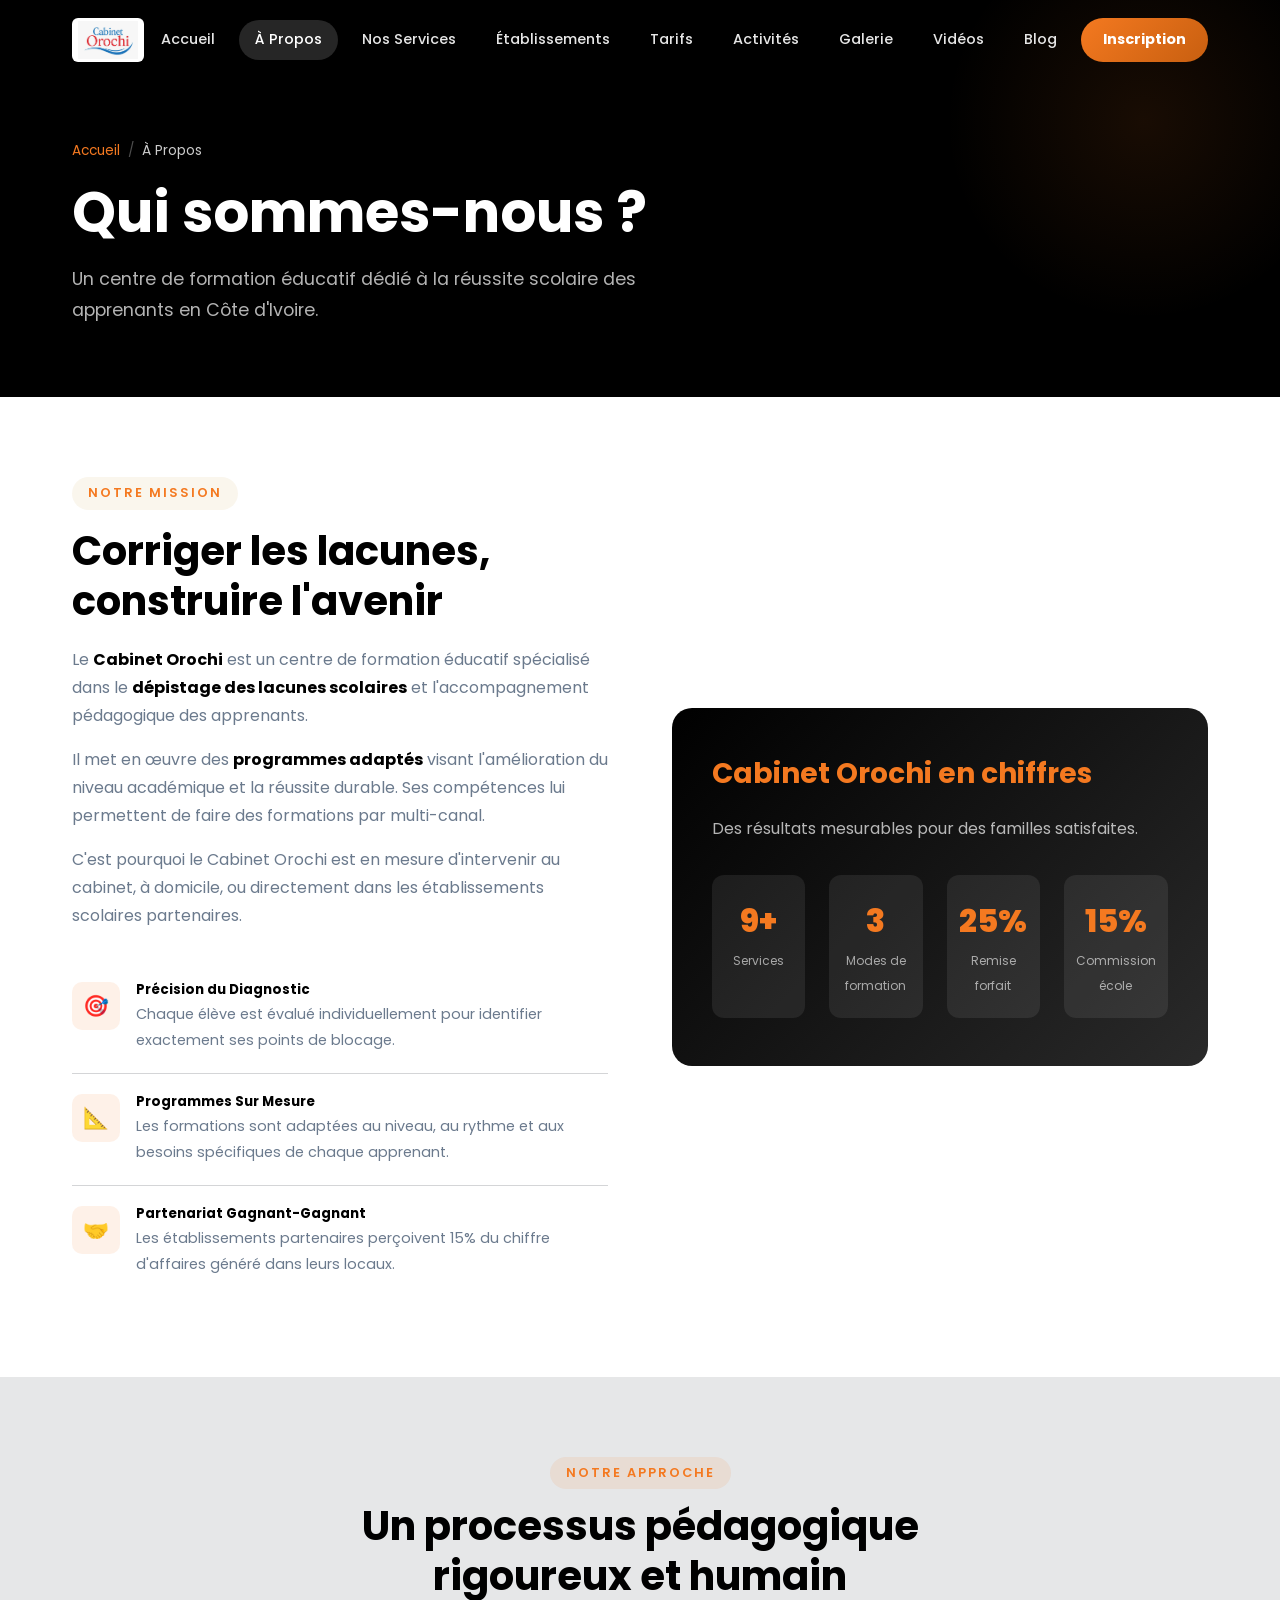
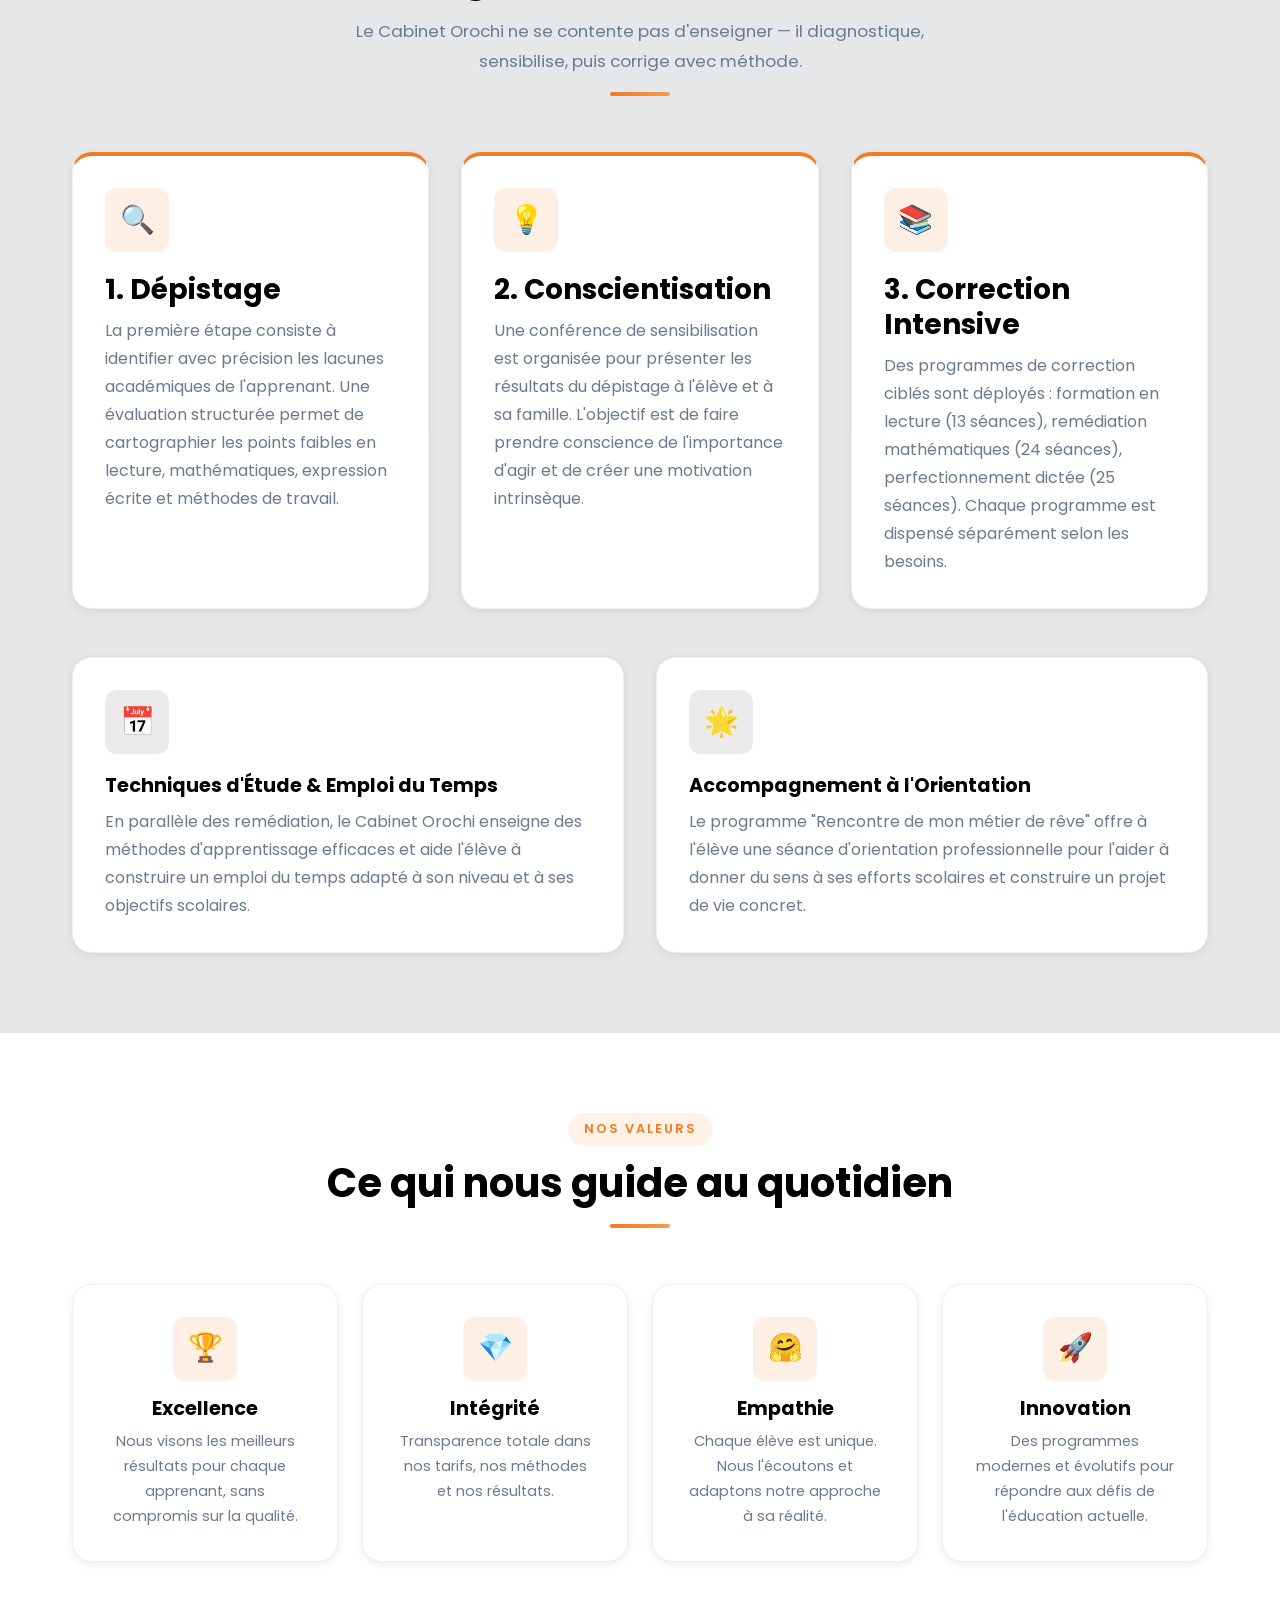
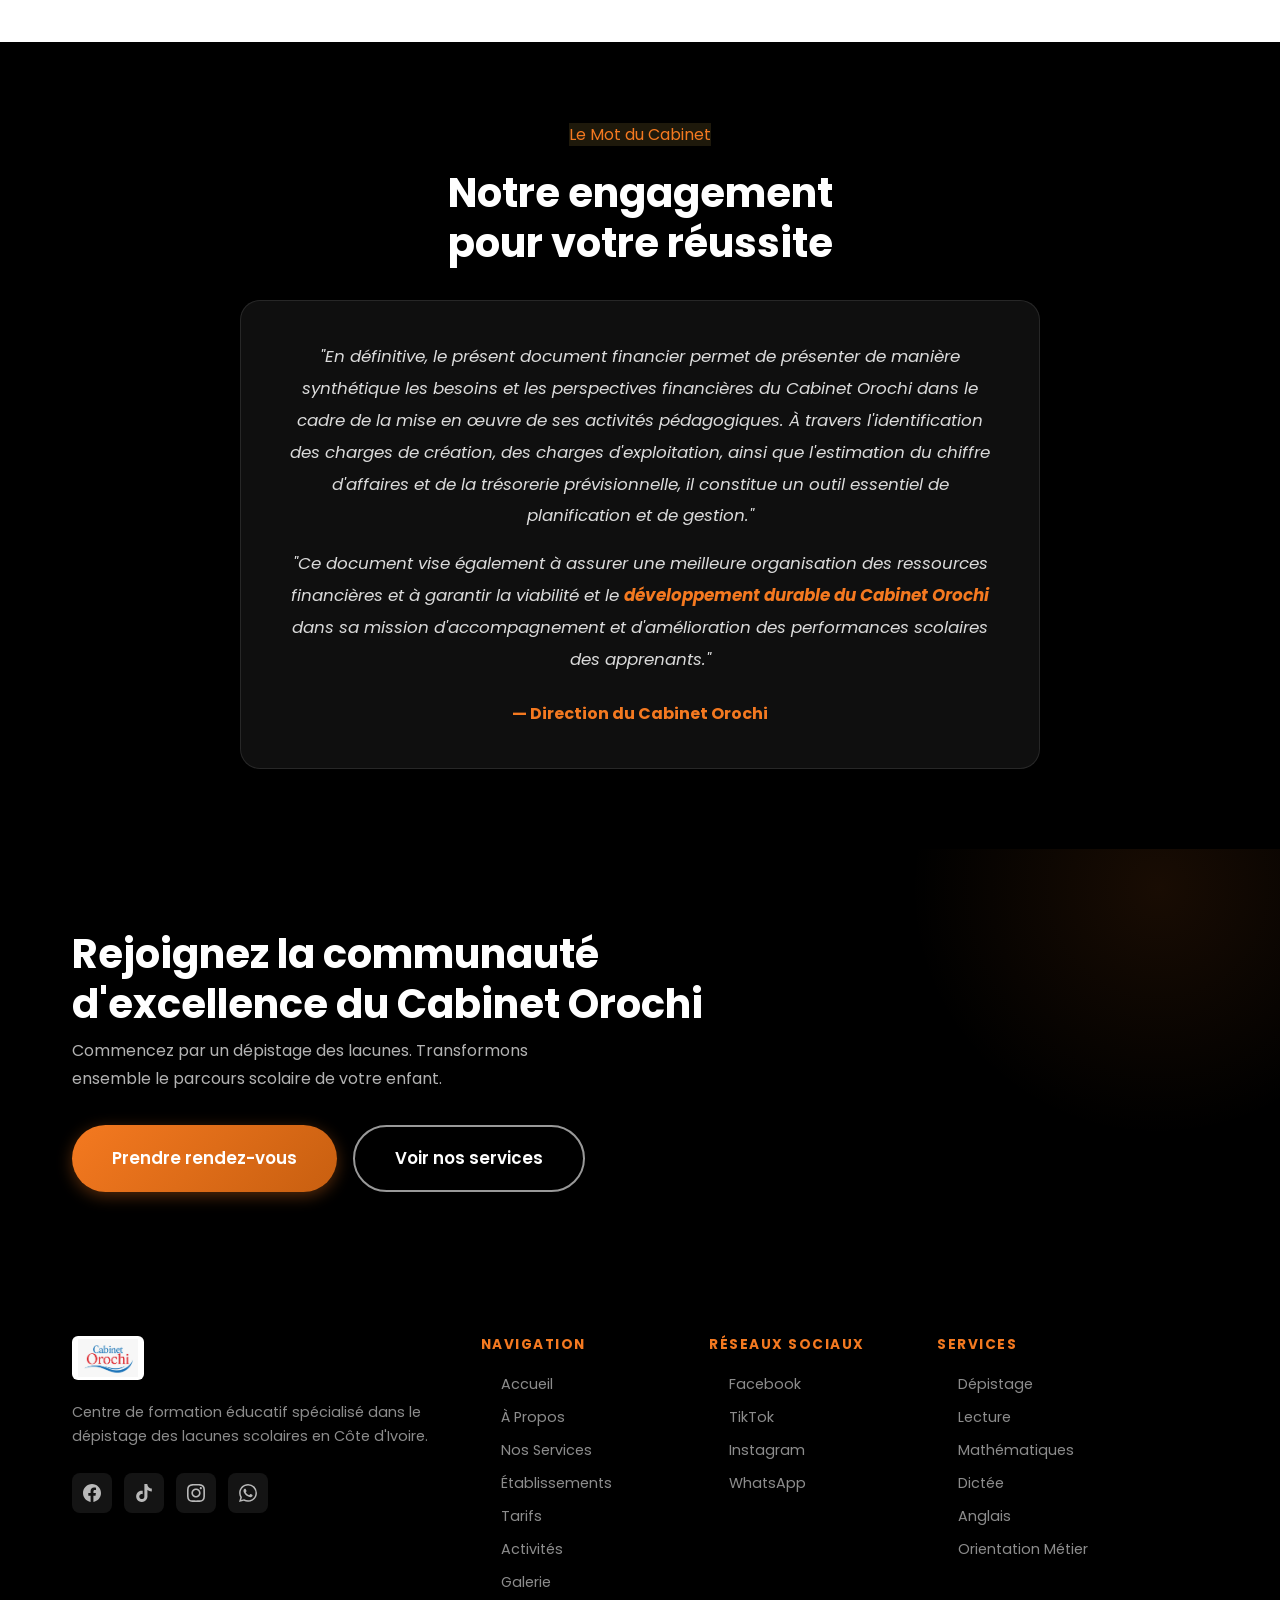
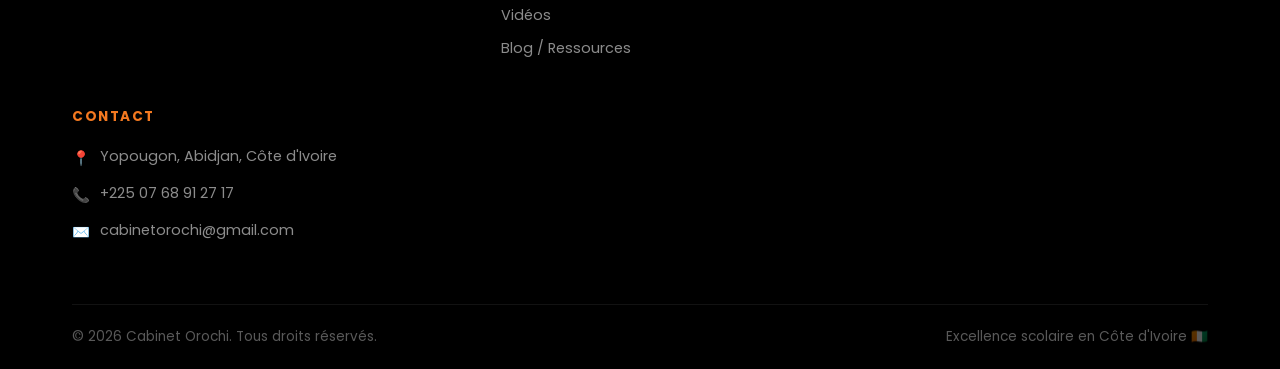
==== commit 0eb3a0c5: "added contact" ====
--- a/about.html
+++ b/about.html
@@ -295,8 +295,8 @@
           <div class="footer-col">
             <h5>Contact</h5>
             <div class="footer-contact-item"><span class="icon">📍</span><span>Yopougon, Abidjan, Côte d'Ivoire</span></div>
-            <div class="footer-contact-item"><span class="icon">📞</span><span>+225 07 00 00 00 00</span></div>
-            <div class="footer-contact-item"><span class="icon">✉️</span><span>contact@cabinetoroochi.ci</span></div>
+            <div class="footer-contact-item"><span class="icon">📞</span><span>+225 07 68 91 27 17</span></div>
+            <div class="footer-contact-item"><span class="icon">✉️</span><span>cabinetorochi@gmail.com</span></div>
           </div>
         </div>
         <div class="footer-bottom">
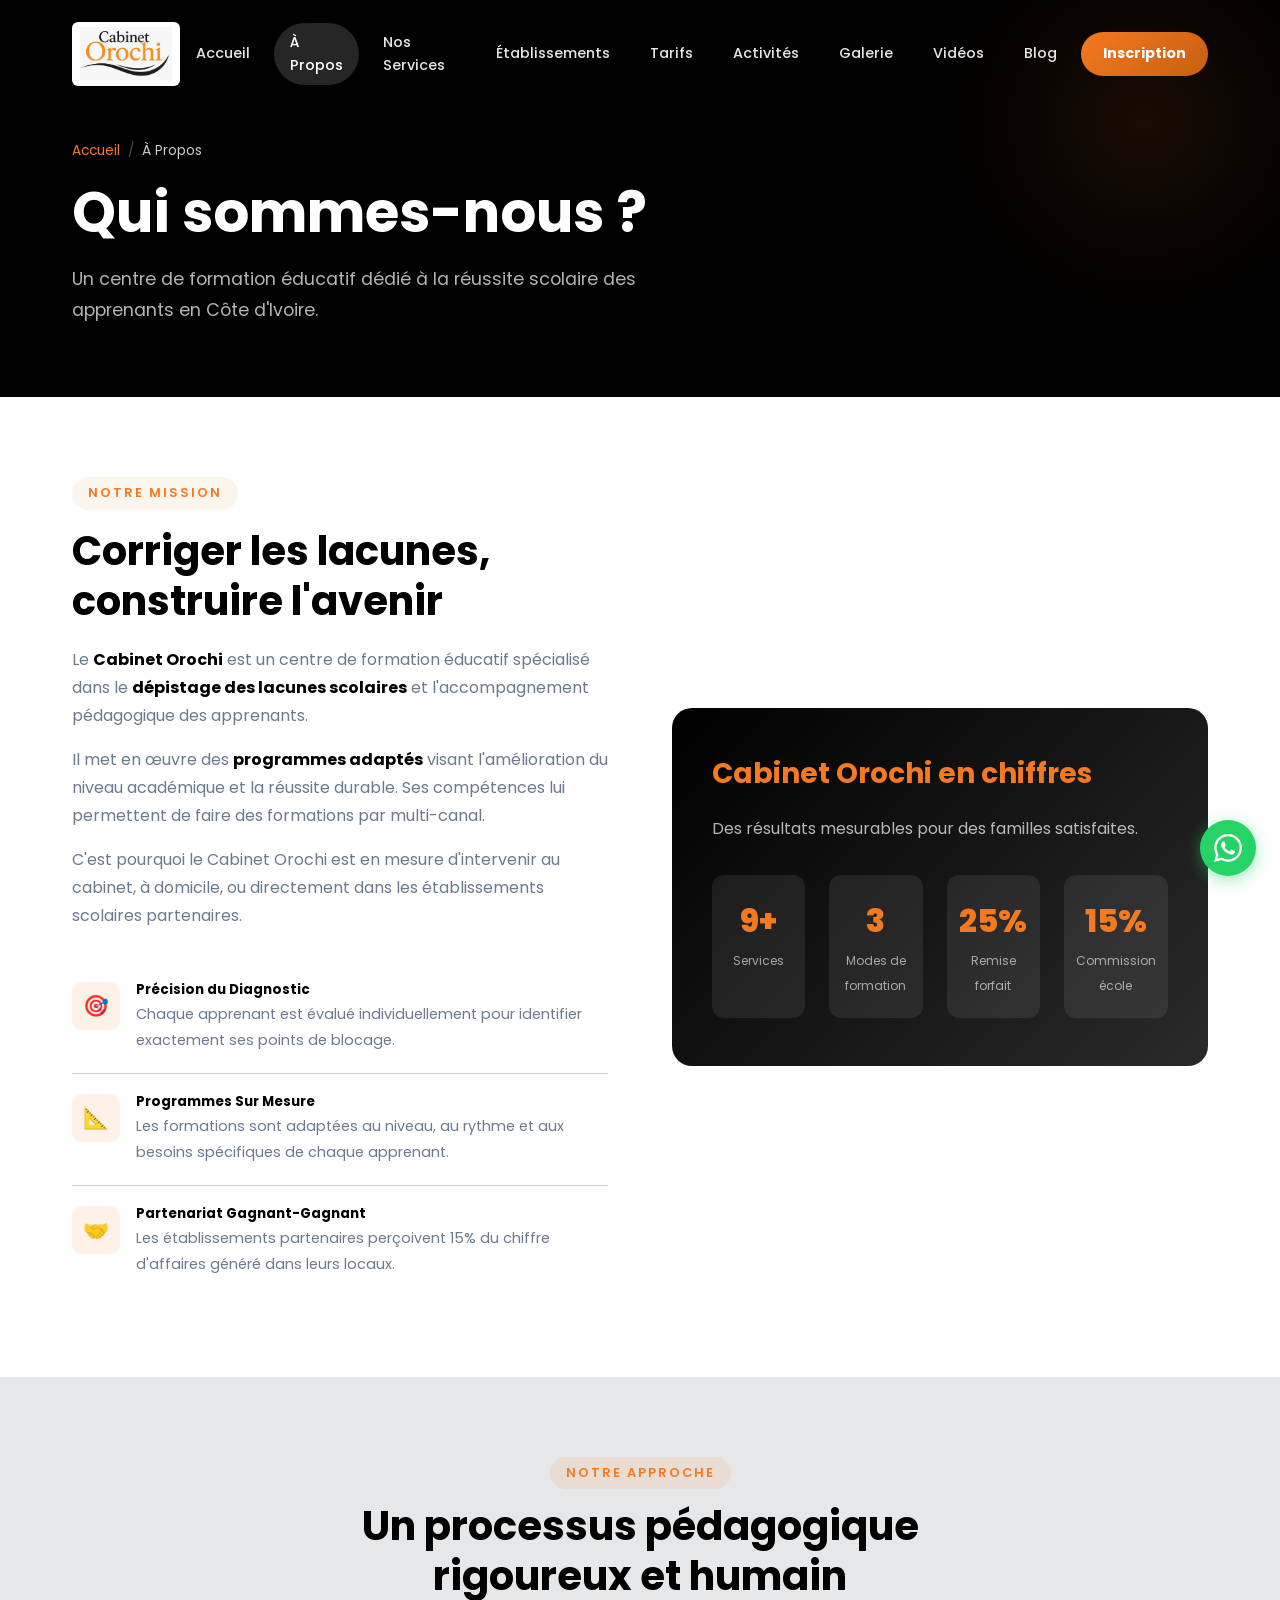
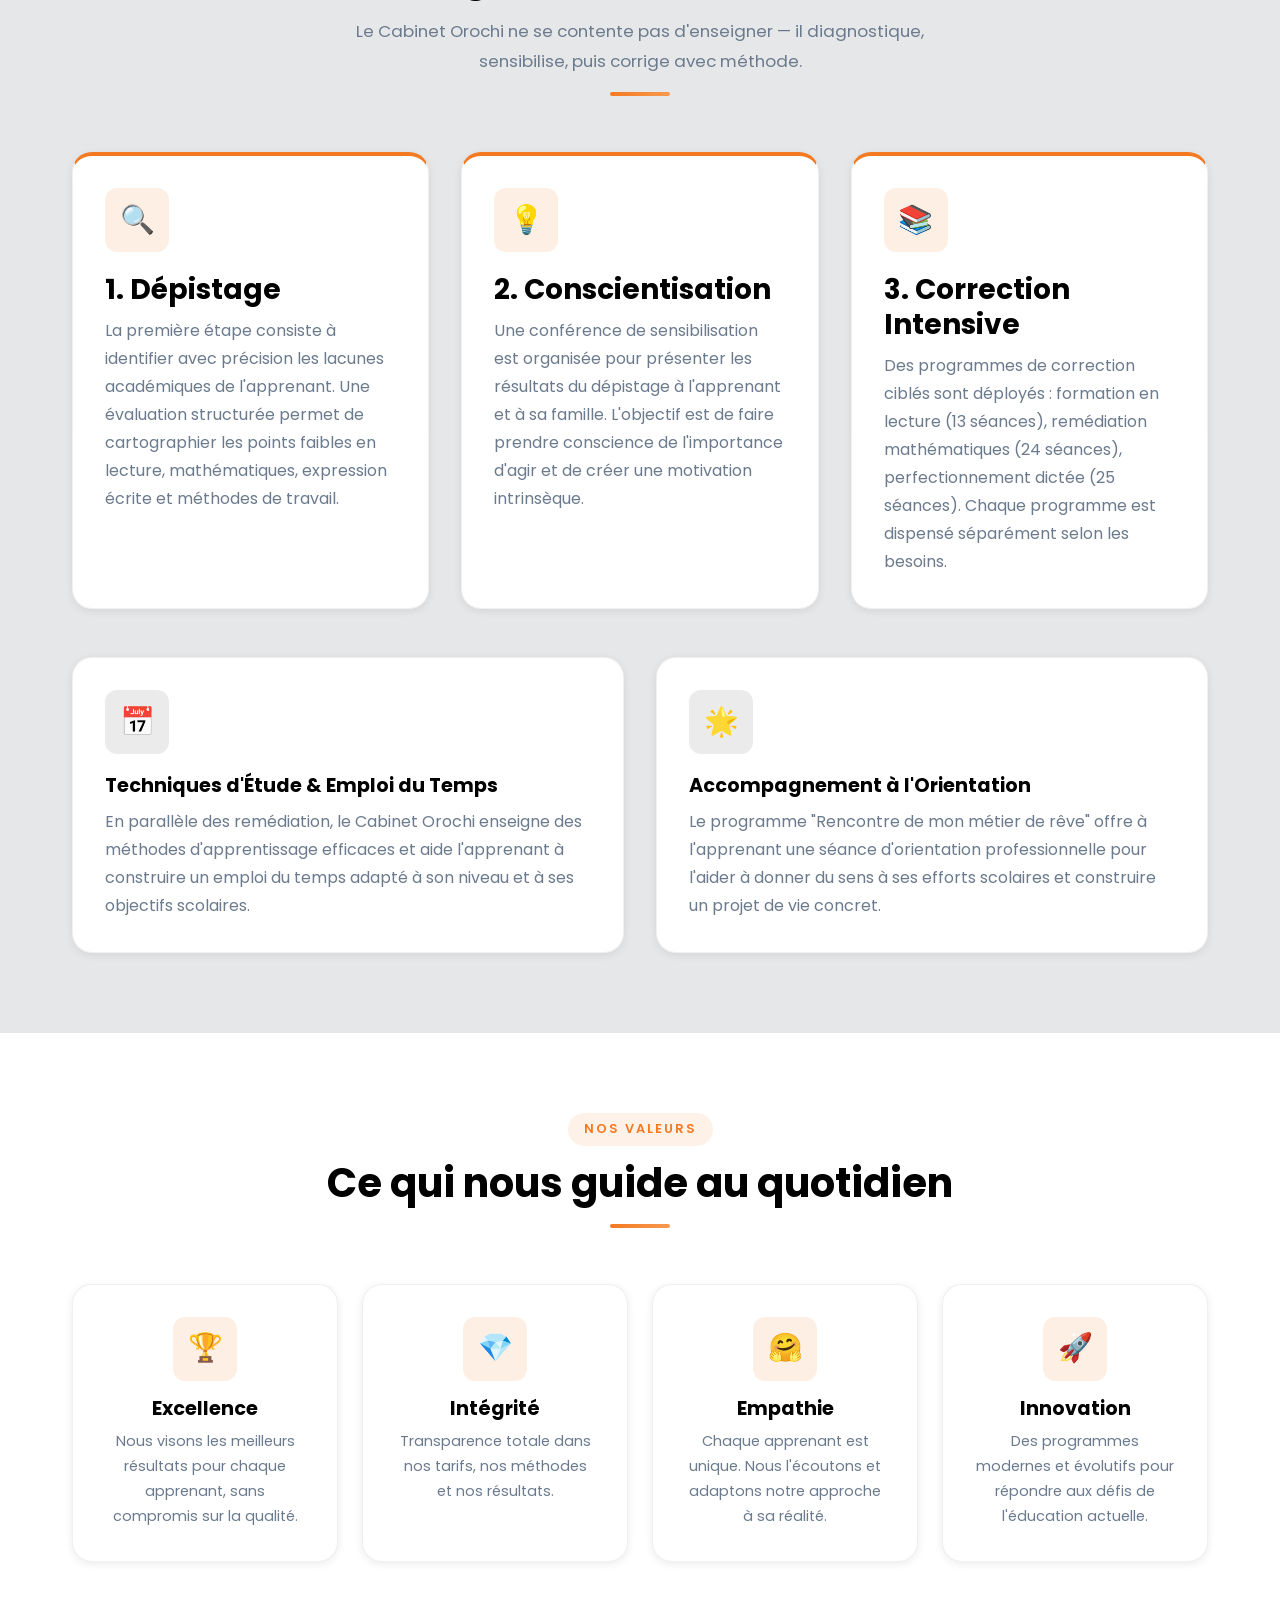
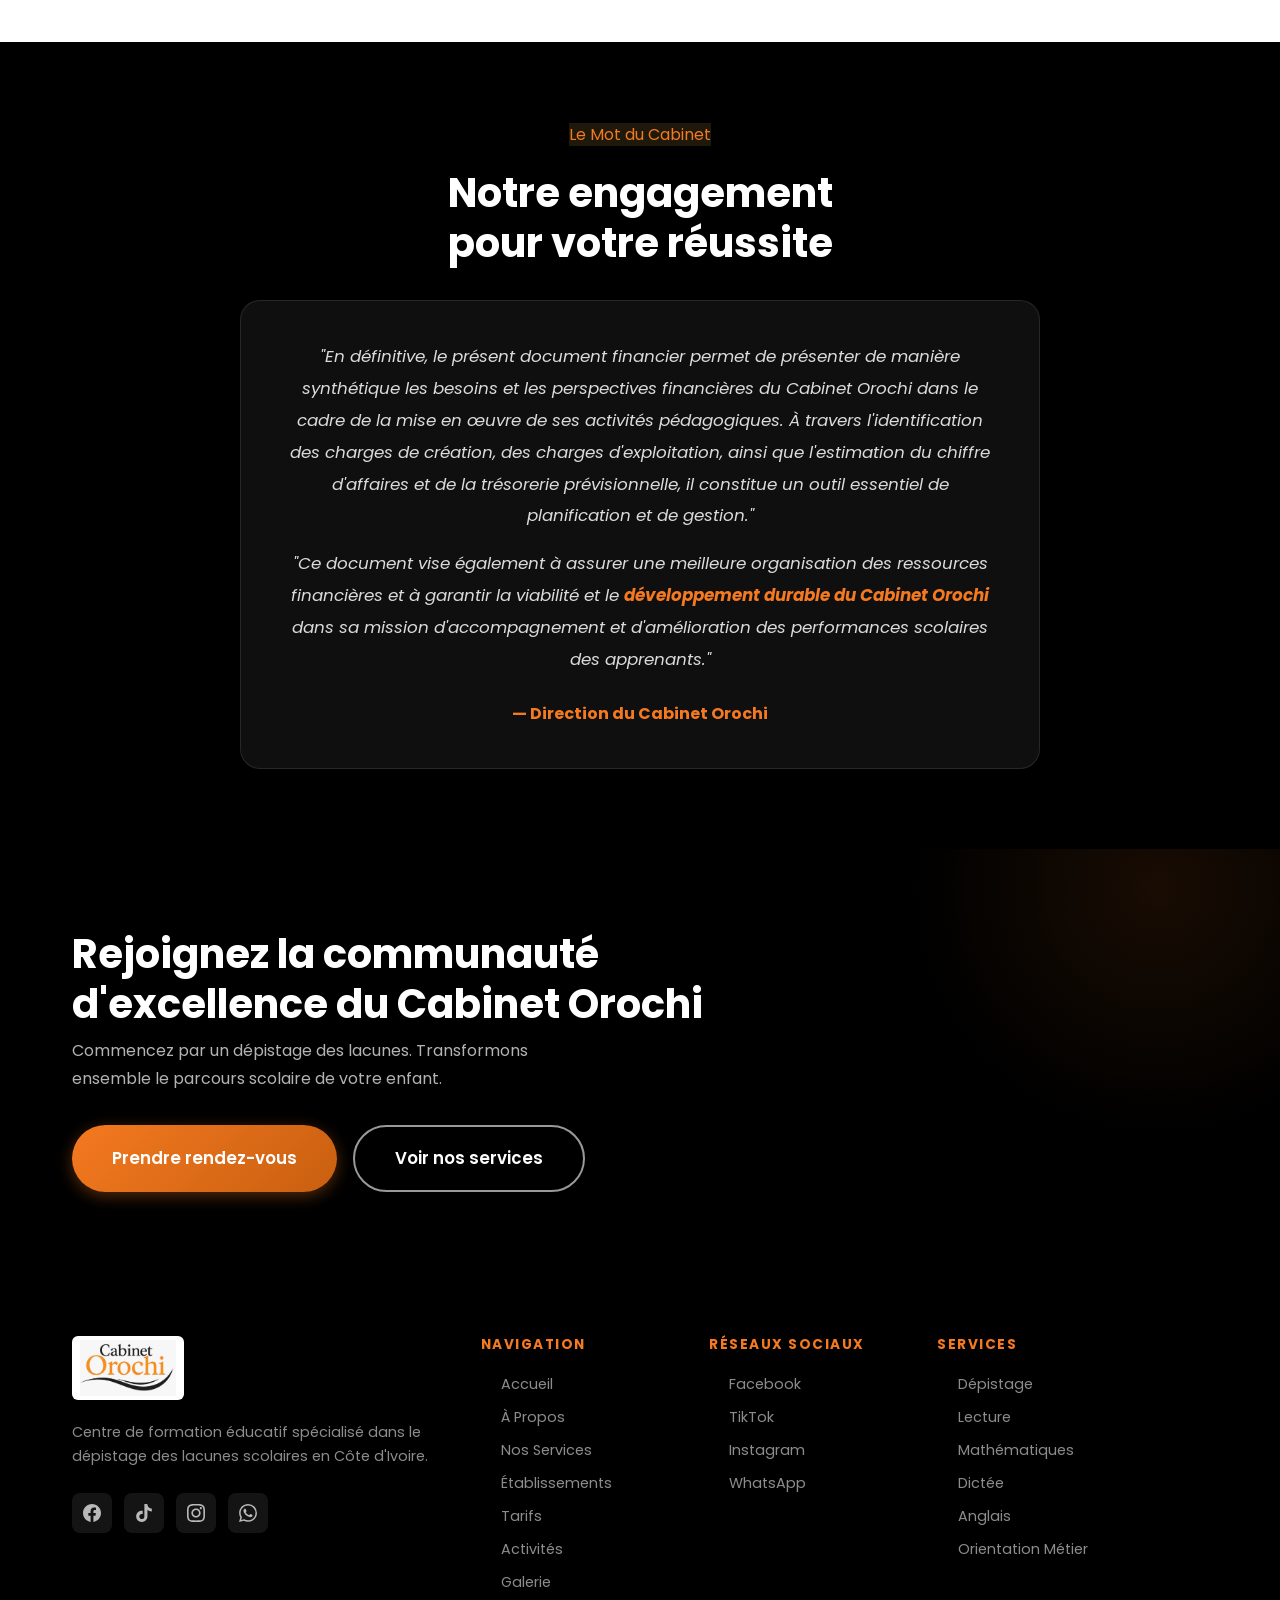
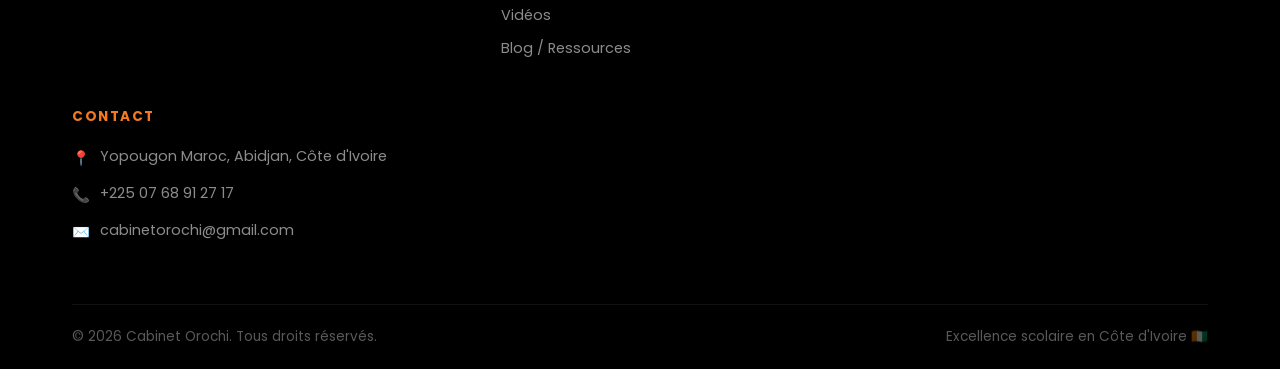
==== commit b702d514: "fixed onworking features" ====
--- a/about.html
+++ b/about.html
@@ -2,7 +2,7 @@
 <html lang="fr">
   <head>
     <meta charset="UTF-8" />
-    <link rel="icon" href="assets/images/logo.jpeg" type="image/jpeg" />
+    <link rel="icon" href="assets/images/logo-new.jpg" type="image/jpeg" />
     <meta name="viewport" content="width=device-width, initial-scale=1.0" />
     <meta name="description" content="Découvrez la mission, l'approche et les valeurs du Cabinet Orochi — centre d'excellence pédagogique en Côte d'Ivoire." />
     <title>À Propos — Cabinet Orochi</title>
@@ -29,7 +29,7 @@
     <header id="header">
       <div class="container">
         <nav class="nav-inner">
-          <a href="index.html" class="logo"><img src="assets/images/logo.jpeg" alt="Cabinet Orochi" style="height:44px;width:auto;border-radius:6px;" /></a>
+          <a href="index.html" class="logo"><img src="assets/images/logo-new.jpg" alt="Cabinet Orochi" style="height:64px;width:auto;border-radius:6px;" /></a>
           <div class="nav-links">
             <a href="index.html">Accueil</a>
             <a href="about.html" class="active">À Propos</a>
@@ -86,7 +86,7 @@
               <div class="value-icon">🎯</div>
               <div>
                 <h5>Précision du Diagnostic</h5>
-                <p>Chaque élève est évalué individuellement pour identifier exactement ses points de blocage.</p>
+                <p>Chaque apprenant est évalué individuellement pour identifier exactement ses points de blocage.</p>
               </div>
             </div>
             <div class="value-item">
@@ -152,7 +152,7 @@
           <div class="card card-gold fade-in fade-in-delay-2">
             <div class="icon-box icon-box-gold">💡</div>
             <h3 style="color:var(--primary);margin-bottom:10px;">2. Conscientisation</h3>
-            <p>Une conférence de sensibilisation est organisée pour présenter les résultats du dépistage à l'élève et à sa famille. L'objectif est de faire prendre conscience de l'importance d'agir et de créer une motivation intrinsèque.</p>
+            <p>Une conférence de sensibilisation est organisée pour présenter les résultats du dépistage à l'apprenant et à sa famille. L'objectif est de faire prendre conscience de l'importance d'agir et de créer une motivation intrinsèque.</p>
           </div>
           <div class="card card-gold fade-in fade-in-delay-3">
             <div class="icon-box icon-box-gold">📚</div>
@@ -165,12 +165,12 @@
           <div class="card fade-in fade-in-delay-1">
             <div class="icon-box icon-box-primary">📅</div>
             <h4 style="color:var(--primary);margin-bottom:10px;">Techniques d'Étude & Emploi du Temps</h4>
-            <p>En parallèle des remédiation, le Cabinet Orochi enseigne des méthodes d'apprentissage efficaces et aide l'élève à construire un emploi du temps adapté à son niveau et à ses objectifs scolaires.</p>
+            <p>En parallèle des remédiation, le Cabinet Orochi enseigne des méthodes d'apprentissage efficaces et aide l'apprenant à construire un emploi du temps adapté à son niveau et à ses objectifs scolaires.</p>
           </div>
           <div class="card fade-in fade-in-delay-2">
             <div class="icon-box icon-box-primary">🌟</div>
             <h4 style="color:var(--primary);margin-bottom:10px;">Accompagnement à l'Orientation</h4>
-            <p>Le programme "Rencontre de mon métier de rêve" offre à l'élève une séance d'orientation professionnelle pour l'aider à donner du sens à ses efforts scolaires et construire un projet de vie concret.</p>
+            <p>Le programme "Rencontre de mon métier de rêve" offre à l'apprenant une séance d'orientation professionnelle pour l'aider à donner du sens à ses efforts scolaires et construire un projet de vie concret.</p>
           </div>
         </div>
       </div>
@@ -198,7 +198,7 @@
           <div class="card text-center fade-in fade-in-delay-3">
             <div class="icon-box icon-box-gold" style="margin:0 auto 16px;">🤗</div>
             <h4 style="color:var(--primary);margin-bottom:8px;">Empathie</h4>
-            <p style="font-size:0.9rem;">Chaque élève est unique. Nous l'écoutons et adaptons notre approche à sa réalité.</p>
+            <p style="font-size:0.9rem;">Chaque apprenant est unique. Nous l'écoutons et adaptons notre approche à sa réalité.</p>
           </div>
           <div class="card text-center fade-in" style="transition-delay:0.4s">
             <div class="icon-box icon-box-gold" style="margin:0 auto 16px;">🚀</div>
@@ -249,13 +249,13 @@
       <div class="container">
         <div class="footer-grid">
           <div>
-            <a href="index.html" class="logo"><img src="assets/images/logo.jpeg" alt="Cabinet Orochi" style="height:44px;width:auto;border-radius:6px;" /></a>
+            <a href="index.html" class="logo"><img src="assets/images/logo-new.jpg" alt="Cabinet Orochi" style="height:64px;width:auto;border-radius:6px;" /></a>
             <p class="footer-desc">Centre de formation éducatif spécialisé dans le dépistage des lacunes scolaires en Côte d'Ivoire.</p>
                         <div class="footer-social">
               <a href="https://www.facebook.com/cabinetoroochi" target="_blank" rel="noopener" class="social-btn" aria-label="Facebook" title="Facebook"><svg width="18" height="18" viewBox="0 0 24 24" fill="currentColor"><path d="M24 12.073c0-6.627-5.373-12-12-12s-12 5.373-12 12c0 5.99 4.388 10.954 10.125 11.854v-8.385H7.078v-3.47h3.047V9.43c0-3.007 1.792-4.669 4.533-4.669 1.312 0 2.686.235 2.686.235v2.953H15.83c-1.491 0-1.956.925-1.956 1.874v2.25h3.328l-.532 3.47h-2.796v8.385C19.612 23.027 24 18.062 24 12.073z"/></svg></a>
               <a href="https://www.tiktok.com/@cabinetoroochi" target="_blank" rel="noopener" class="social-btn" aria-label="TikTok" title="TikTok"><svg width="18" height="18" viewBox="0 0 24 24" fill="currentColor"><path d="M12.525.02c1.31-.02 2.61-.01 3.91-.02.08 1.53.63 3.09 1.75 4.17 1.12 1.11 2.7 1.62 4.24 1.79v4.03c-1.44-.05-2.89-.35-4.2-.97-.57-.26-1.1-.59-1.62-.93-.01 2.92.01 5.84-.02 8.75-.08 1.4-.54 2.79-1.35 3.94-1.31 1.92-3.58 3.17-5.91 3.21-1.43.08-2.86-.31-4.08-1.03-2.02-1.19-3.44-3.37-3.65-5.71-.02-.5-.03-1-.01-1.49.18-1.9 1.12-3.72 2.58-4.96 1.66-1.44 3.98-2.13 6.15-1.72.02 1.48-.04 2.96-.04 4.44-.99-.32-2.15-.23-3.02.37-.63.41-1.11 1.04-1.36 1.75-.21.51-.15 1.07-.14 1.61.24 1.64 1.82 3.02 3.5 2.87 1.12-.01 2.19-.66 2.77-1.61.19-.33.4-.67.41-1.06.1-1.79.06-3.57.07-5.36.01-4.03-.01-8.05.02-12.07z"/></svg></a>
               <a href="https://www.instagram.com/cabinetoroochi" target="_blank" rel="noopener" class="social-btn" aria-label="Instagram" title="Instagram"><svg width="18" height="18" viewBox="0 0 24 24" fill="currentColor"><path d="M12 2.163c3.204 0 3.584.012 4.85.07 3.252.148 4.771 1.691 4.919 4.919.058 1.265.069 1.645.069 4.849 0 3.205-.012 3.584-.069 4.849-.149 3.225-1.664 4.771-4.919 4.919-1.266.058-1.644.07-4.85.07-3.204 0-3.584-.012-4.849-.07-3.26-.149-4.771-1.699-4.919-4.92-.058-1.265-.07-1.644-.07-4.849 0-3.204.013-3.583.07-4.849.149-3.227 1.664-4.771 4.919-4.919 1.266-.057 1.645-.069 4.849-.069zm0-2.163c-3.259 0-3.667.014-4.947.072-4.358.2-6.78 2.618-6.98 6.98-.059 1.281-.073 1.689-.073 4.948 0 3.259.014 3.668.072 4.948.2 4.358 2.618 6.78 6.98 6.98 1.281.058 1.689.072 4.948.072 3.259 0 3.668-.014 4.948-.072 4.354-.2 6.782-2.618 6.979-6.98.059-1.28.073-1.689.073-4.948 0-3.259-.014-3.667-.072-4.947-.196-4.354-2.617-6.78-6.979-6.98-1.281-.059-1.69-.073-4.949-.073zm0 5.838c-3.403 0-6.162 2.759-6.162 6.162s2.759 6.163 6.162 6.163 6.162-2.759 6.162-6.163c0-3.403-2.759-6.162-6.162-6.162zm0 10.162c-2.209 0-4-1.79-4-4 0-2.209 1.791-4 4-4s4 1.791 4 4c0 2.21-1.791 4-4 4zm6.406-11.845c-.796 0-1.441.645-1.441 1.44s.645 1.44 1.441 1.44c.795 0 1.439-.645 1.439-1.44s-.644-1.44-1.439-1.44z"/></svg></a>
-              <a href="https://wa.me/22507000000" target="_blank" rel="noopener" class="social-btn" aria-label="WhatsApp" title="WhatsApp"><svg width="18" height="18" viewBox="0 0 24 24" fill="currentColor"><path d="M17.472 14.382c-.297-.149-1.758-.867-2.03-.967-.273-.099-.471-.148-.67.15-.197.297-.767.966-.94 1.164-.173.199-.347.223-.644.075-.297-.15-1.255-.463-2.39-1.475-.883-.788-1.48-1.761-1.653-2.059-.173-.297-.018-.458.13-.606.134-.133.298-.347.446-.52.149-.174.198-.298.298-.497.099-.198.05-.371-.025-.52-.075-.149-.669-1.612-.916-2.207-.242-.579-.487-.5-.669-.51-.173-.008-.371-.01-.57-.01-.198 0-.52.074-.792.372-.272.297-1.04 1.016-1.04 2.479 0 1.462 1.065 2.875 1.213 3.074.149.198 2.096 3.2 5.077 4.487.709.306 1.262.489 1.694.625.712.227 1.36.195 1.871.118.571-.085 1.758-.719 2.006-1.413.248-.694.248-1.289.173-1.413-.074-.124-.272-.198-.57-.347m-5.421 7.403h-.004a9.87 9.87 0 01-5.031-1.378l-.361-.214-3.741.982.998-3.648-.235-.374a9.86 9.86 0 01-1.51-5.26c.001-5.45 4.436-9.884 9.888-9.884 2.64 0 5.122 1.03 6.988 2.898a9.825 9.825 0 012.893 6.994c-.003 5.45-4.437 9.884-9.885 9.884m8.413-18.297A11.815 11.815 0 0012.05 0C5.495 0 .16 5.335.157 11.892c0 2.096.547 4.142 1.588 5.945L.057 24l6.305-1.654a11.882 11.882 0 005.683 1.448h.005c6.554 0 11.89-5.335 11.893-11.893a11.821 11.821 0 00-3.48-8.413z"/></svg></a>
+              <a href="https://wa.me/2250768912717" target="_blank" rel="noopener" class="social-btn" aria-label="WhatsApp" title="WhatsApp"><svg width="18" height="18" viewBox="0 0 24 24" fill="currentColor"><path d="M17.472 14.382c-.297-.149-1.758-.867-2.03-.967-.273-.099-.471-.148-.67.15-.197.297-.767.966-.94 1.164-.173.199-.347.223-.644.075-.297-.15-1.255-.463-2.39-1.475-.883-.788-1.48-1.761-1.653-2.059-.173-.297-.018-.458.13-.606.134-.133.298-.347.446-.52.149-.174.198-.298.298-.497.099-.198.05-.371-.025-.52-.075-.149-.669-1.612-.916-2.207-.242-.579-.487-.5-.669-.51-.173-.008-.371-.01-.57-.01-.198 0-.52.074-.792.372-.272.297-1.04 1.016-1.04 2.479 0 1.462 1.065 2.875 1.213 3.074.149.198 2.096 3.2 5.077 4.487.709.306 1.262.489 1.694.625.712.227 1.36.195 1.871.118.571-.085 1.758-.719 2.006-1.413.248-.694.248-1.289.173-1.413-.074-.124-.272-.198-.57-.347m-5.421 7.403h-.004a9.87 9.87 0 01-5.031-1.378l-.361-.214-3.741.982.998-3.648-.235-.374a9.86 9.86 0 01-1.51-5.26c.001-5.45 4.436-9.884 9.888-9.884 2.64 0 5.122 1.03 6.988 2.898a9.825 9.825 0 012.893 6.994c-.003 5.45-4.437 9.884-9.885 9.884m8.413-18.297A11.815 11.815 0 0012.05 0C5.495 0 .16 5.335.157 11.892c0 2.096.547 4.142 1.588 5.945L.057 24l6.305-1.654a11.882 11.882 0 005.683 1.448h.005c6.554 0 11.89-5.335 11.893-11.893a11.821 11.821 0 00-3.48-8.413z"/></svg></a>
             </div>
           </div>
                       <div class="footer-col">
@@ -278,7 +278,7 @@
               <a href="https://www.facebook.com/cabinetoroochi" target="_blank" rel="noopener">Facebook</a>
               <a href="https://www.tiktok.com/@cabinetoroochi" target="_blank" rel="noopener">TikTok</a>
               <a href="https://www.instagram.com/cabinetoroochi" target="_blank" rel="noopener">Instagram</a>
-              <a href="https://wa.me/22507000000" target="_blank" rel="noopener">WhatsApp</a>
+              <a href="https://wa.me/2250768912717" target="_blank" rel="noopener">WhatsApp</a>
             </nav>
           </div>
           <div class="footer-col">
@@ -294,7 +294,7 @@
           </div>
           <div class="footer-col">
             <h5>Contact</h5>
-            <div class="footer-contact-item"><span class="icon">📍</span><span>Yopougon, Abidjan, Côte d'Ivoire</span></div>
+            <div class="footer-contact-item"><span class="icon">📍</span><span>Yopougon Maroc, Abidjan, Côte d'Ivoire</span></div>
             <div class="footer-contact-item"><span class="icon">📞</span><span>+225 07 68 91 27 17</span></div>
             <div class="footer-contact-item"><span class="icon">✉️</span><span>cabinetorochi@gmail.com</span></div>
           </div>
@@ -310,5 +310,10 @@
     <button class="back-to-top" aria-label="Retour en haut"
       style="position:fixed;bottom:90px;right:24px;width:44px;height:44px;border-radius:50%;background:var(--primary);color:var(--white);font-size:1.2rem;display:none;align-items:center;justify-content:center;box-shadow:var(--shadow-md);transition:var(--transition);z-index:900;border:none;cursor:pointer;">↑</button>
     <script src="js/main.js"></script>
+      <!-- WhatsApp Floating Button -->
+    <a href="https://wa.me/2250768912717" target="_blank" rel="noopener"
+       class="whatsapp-float" aria-label="Contacter sur WhatsApp" title="WhatsApp">
+      <svg width="28" height="28" viewBox="0 0 24 24" fill="currentColor"><path d="M17.472 14.382c-.297-.149-1.758-.867-2.03-.967-.273-.099-.471-.148-.67.15-.197.297-.767.966-.94 1.164-.173.199-.347.223-.644.075-.297-.15-1.255-.463-2.39-1.475-.883-.788-1.48-1.761-1.653-2.059-.173-.297-.018-.458.13-.606.134-.133.298-.347.446-.52.149-.174.198-.298.298-.497.099-.198.05-.371-.025-.52-.075-.149-.669-1.612-.916-2.207-.242-.579-.487-.5-.669-.51-.173-.008-.371-.01-.57-.01-.198 0-.52.074-.792.372-.272.297-1.04 1.016-1.04 2.479 0 1.462 1.065 2.875 1.213 3.074.149.198 2.096 3.2 5.077 4.487.709.306 1.262.489 1.694.625.712.227 1.36.195 1.871.118.571-.085 1.758-.719 2.006-1.413.248-.694.248-1.289.173-1.413-.074-.124-.272-.198-.57-.347m-5.421 7.403h-.004a9.87 9.87 0 01-5.031-1.378l-.361-.214-3.741.982.998-3.648-.235-.374a9.86 9.86 0 01-1.51-5.26c.001-5.45 4.436-9.884 9.888-9.884 2.64 0 5.122 1.03 6.988 2.898a9.825 9.825 0 012.893 6.994c-.003 5.45-4.437 9.884-9.885 9.884m8.413-18.297A11.815 11.815 0 0012.05 0C5.495 0 .16 5.335.157 11.892c0 2.096.547 4.142 1.588 5.945L.057 24l6.305-1.654a11.882 11.882 0 005.683 1.448h.005c6.554 0 11.89-5.335 11.893-11.893a11.821 11.821 0 00-3.48-8.413z"/></svg>
+    </a>
   </body>
 </html>
--- a/css/style.css
+++ b/css/style.css
@@ -223,14 +223,14 @@
   top: 0;
   left: 0;
   width: 100%;
-  z-index: 1000;
-  padding: 18px 0;
+  z-index: 1100;
+  padding: 22px 0;
   transition: var(--transition);
 }
 #header.scrolled {
   background: var(--white);
   box-shadow: var(--shadow-sm);
-  padding: 12px 0;
+  padding: 14px 0;
 }
 
 .nav-inner { display: flex; align-items: center; justify-content: space-between; }
@@ -244,13 +244,14 @@
   color: var(--white);
 }
 .logo img {
-  height: 48px;
+  height: 64px;
   width: auto;
+  max-height: 64px;
   border-radius: 6px;
   flex-shrink: 0;
   object-fit: contain;
   background: var(--white);
-  padding: 3px 6px;
+  padding: 4px 8px;
 }
 .logo-icon {
   width: 44px;
@@ -321,13 +322,13 @@
   width: 100%;
   height: 100vh;
   background: var(--primary-dark);
-  z-index: 999;
+  z-index: 1200;
   flex-direction: column;
   align-items: center;
   justify-content: center;
   gap: 12px;
 }
-.mobile-menu.open { display: flex; }
+.mobile-menu.open { display: flex !important; }
 .mobile-menu a {
   font-size: 1.3rem;
   font-weight: 600;
@@ -347,6 +348,9 @@
   cursor: pointer;
   background: none;
   border: none;
+  z-index: 1201;
+  padding: 8px;
+  line-height: 1;
 }
 
 /* ---- ======== HERO ======== ---- */
@@ -1111,6 +1115,70 @@
 
 .sr-only { position: absolute; width: 1px; height: 1px; overflow: hidden; clip: rect(0,0,0,0); }
 
+/* ---- Back to top button ---- */
+.back-to-top {
+  position: fixed;
+  bottom: 90px;
+  right: 24px;
+  width: 44px;
+  height: 44px;
+  border-radius: 50%;
+  background: var(--primary);
+  color: var(--white);
+  font-size: 1.2rem;
+  display: none;
+  align-items: center;
+  justify-content: center;
+  box-shadow: var(--shadow-md);
+  transition: var(--transition);
+  z-index: 900;
+  border: none;
+  cursor: pointer;
+}
+.back-to-top.visible { display: flex !important; }
+
+/* ---- ======== WHATSAPP FLOATING BUTTON ======== ---- */
+a.whatsapp-float,
+.whatsapp-float {
+  position: fixed !important;
+  bottom: 24px !important;
+  right: 24px !important;
+  z-index: 9999 !important;
+  width: 56px !important;
+  height: 56px !important;
+  background: #25D366 !important;
+  border-radius: 50% !important;
+  display: flex !important;
+  align-items: center !important;
+  justify-content: center !important;
+  box-shadow: 0 4px 16px rgba(37,211,102,0.45) !important;
+  transition: transform 0.3s ease, box-shadow 0.3s ease;
+  text-decoration: none !important;
+  color: #fff !important;
+  font-size: 1.6rem;
+  animation: wa-pulse 2.5s infinite;
+}
+a.whatsapp-float:hover,
+.whatsapp-float:hover {
+  transform: scale(1.12) !important;
+  box-shadow: 0 6px 24px rgba(37,211,102,0.65) !important;
+}
+@keyframes wa-pulse {
+  0%   { box-shadow: 0 0 0 0 rgba(37,211,102,0.55); }
+  70%  { box-shadow: 0 0 0 14px rgba(37,211,102,0); }
+  100% { box-shadow: 0 0 0 0 rgba(37,211,102,0); }
+}
+
+/* ---- ======== TABLE OVERFLOW FIX ======== ---- */
+.school-pricing-table-wrap {
+  overflow-x: auto;
+  -webkit-overflow-scrolling: touch;
+}
+.school-pricing-table {
+  min-width: 480px;
+  width: 100%;
+}
+
 /* ---- Animate on scroll ---- */
 .fade-in {
   opacity: 0;
--- a/css/responsive.css
+++ b/css/responsive.css
@@ -85,6 +85,7 @@
 @media (max-width: 576px) {
   .container { padding: 0 16px; }
   .section { padding: 40px 0; }
+  .logo img { height: 52px; max-height: 52px; }
 
   .hero { padding-top: 72px; }
   .hero h1 { font-size: 1.75rem; }
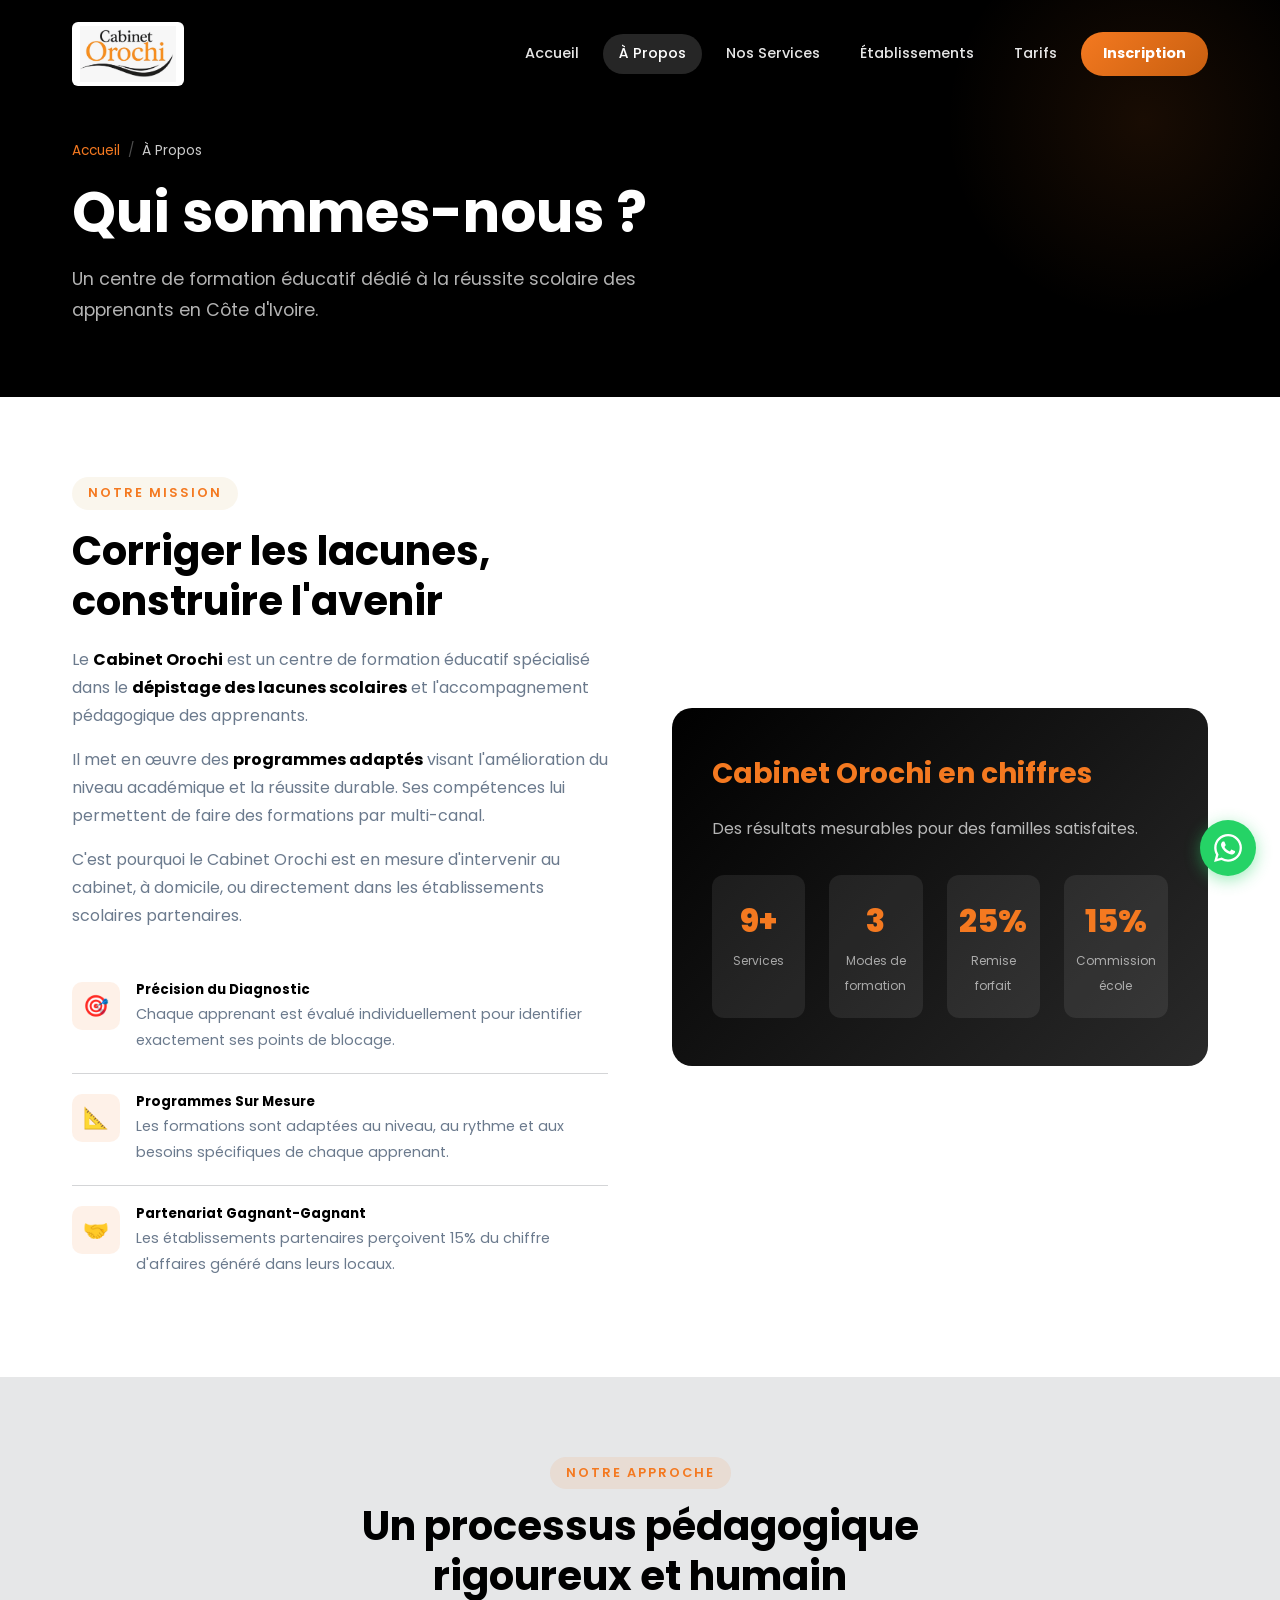
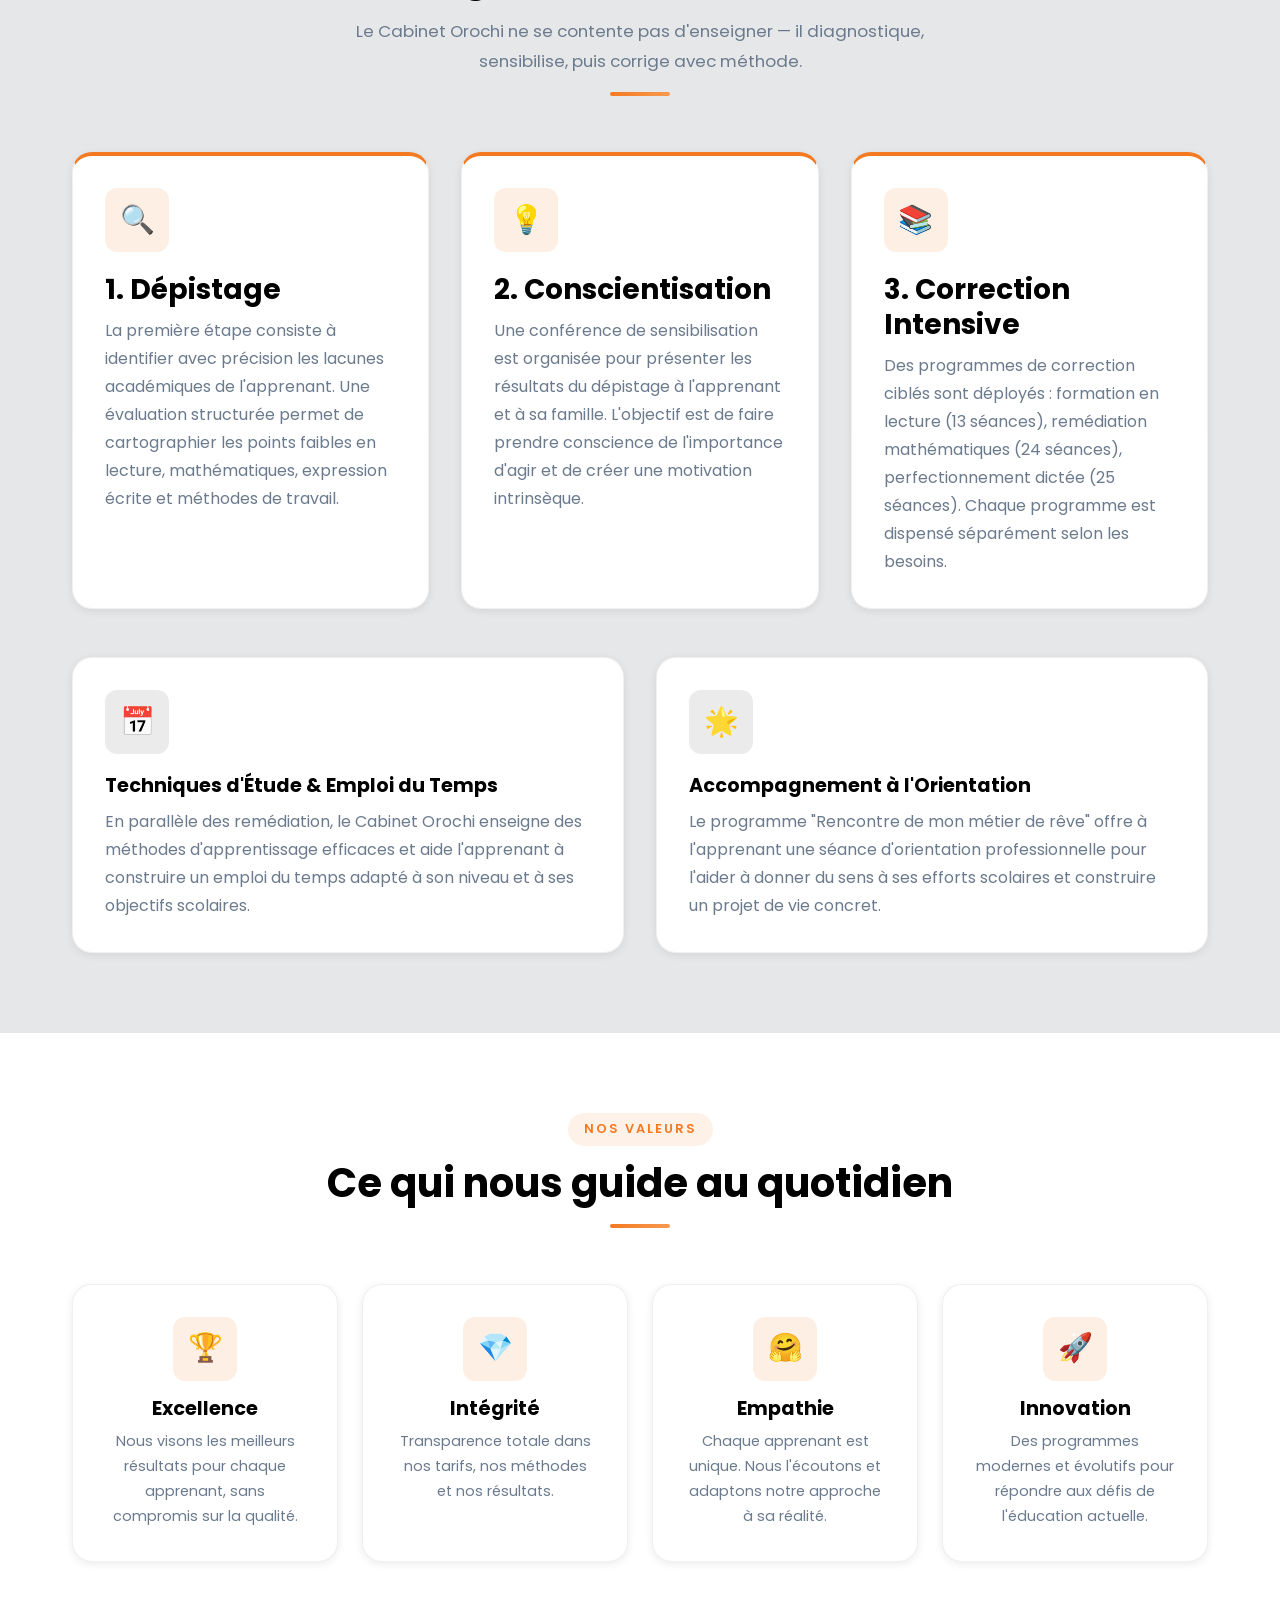
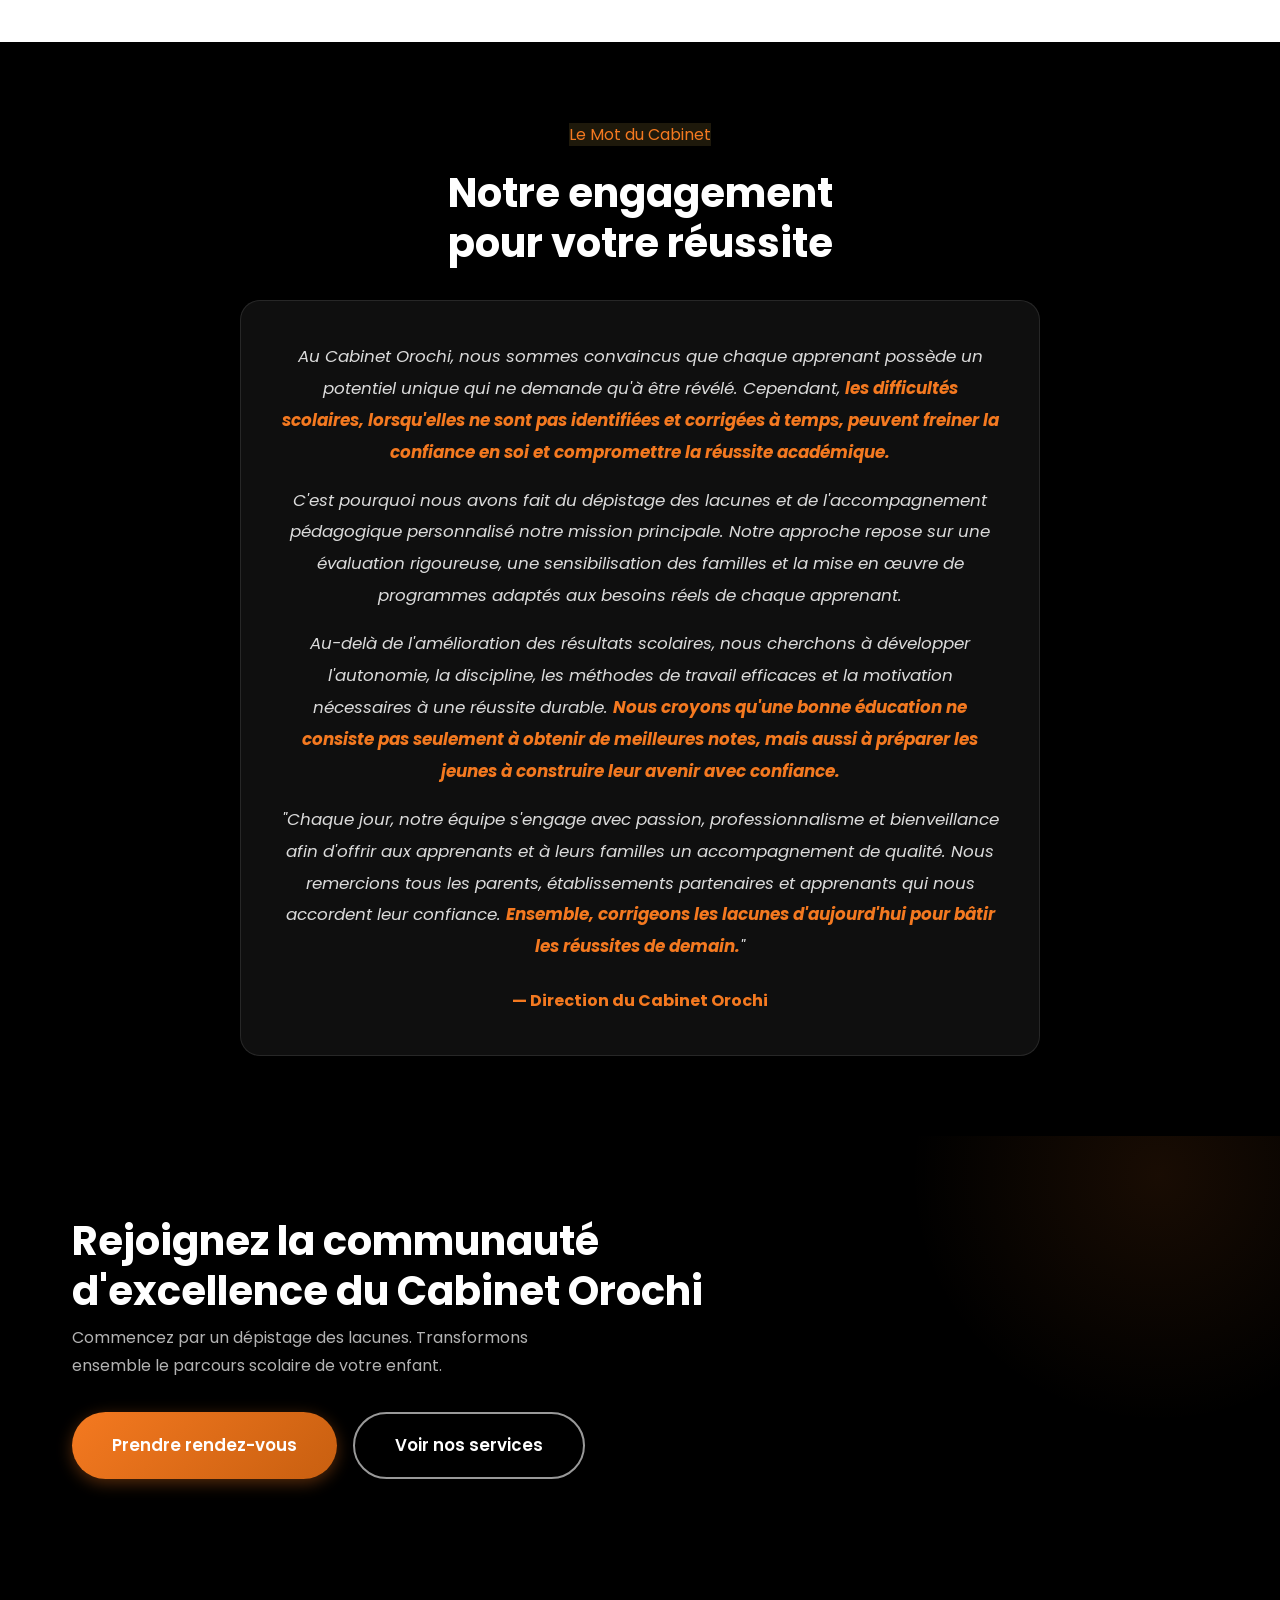
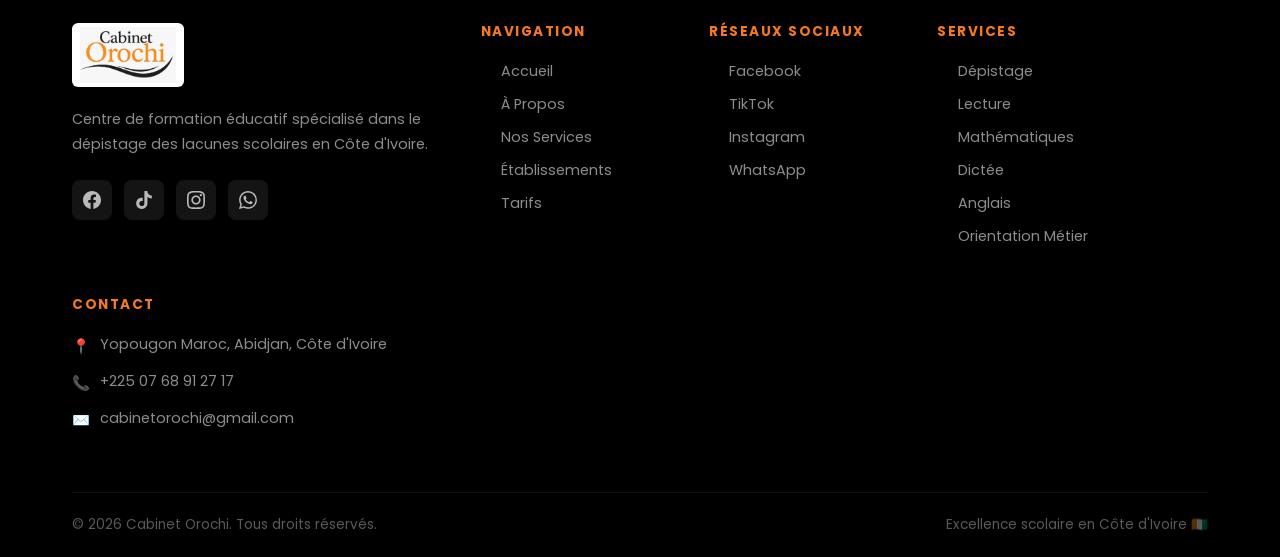
==== commit db1a7033: "Made it simple for now" ====
--- a/about.html
+++ b/about.html
@@ -6,7 +6,7 @@
     <meta name="viewport" content="width=device-width, initial-scale=1.0" />
     <meta name="description" content="Découvrez la mission, l'approche et les valeurs du Cabinet Orochi — centre d'excellence pédagogique en Côte d'Ivoire." />
     <title>À Propos — Cabinet Orochi</title>
-    <link rel="canonical" href="https://www.cabinetoroochi.ci/about.html" />
+    <link rel="canonical" href="https://https://cabinetorochi.net/about" />
     <meta name="robots" content="index, follow" />
     <meta name="author" content="Cabinet Orochi" />
     <meta name="keywords" content="cabinet orochi mission, approche pédagogique, valeurs éducation, accompagnement scolaire Côte d'Ivoire" />
@@ -14,12 +14,12 @@
     <meta property="og:site_name" content="Cabinet Orochi" />
     <meta property="og:title" content="À Propos — Cabinet Orochi" />
     <meta property="og:description" content="Découvrez la mission, l'approche et les valeurs du Cabinet Orochi — centre d'excellence pédagogique en Côte d'Ivoire." />
-    <meta property="og:url" content="https://www.cabinetoroochi.ci/about.html" />
+    <meta property="og:url" content="https://https://cabinetorochi.net/about" />
     <meta property="og:locale" content="fr_CI" />
     <meta name="twitter:card" content="summary_large_image" />
     <meta name="twitter:title" content="À Propos — Cabinet Orochi" />
     <meta name="twitter:description" content="Découvrez la mission, l'approche et les valeurs du Cabinet Orochi — centre d'excellence pédagogique en Côte d'Ivoire." />
-    <script type="application/ld+json">{"@context":"https://schema.org","@type":"AboutPage","name":"À Propos du Cabinet Orochi","url":"https://www.cabinetoroochi.ci/about.html","description":"Mission, approche et valeurs du Cabinet Orochi."}</script>
+    <script type="application/ld+json">{"@context":"https://schema.org","@type":"AboutPage","name":"À Propos du Cabinet Orochi","url":"https://https://cabinetorochi.net/about","description":"Mission, approche et valeurs du Cabinet Orochi."}</script>
     <link rel="stylesheet" href="css/style.css" />
     <link rel="stylesheet" href="css/responsive.css" />
   </head>
@@ -36,10 +36,10 @@
             <a href="services.html">Nos Services</a>
             <a href="for-schools.html">Établissements</a>
             <a href="pricing.html">Tarifs</a>
-            <a href="activites.html">Activités</a>
-            <a href="gallery.html">Galerie</a>
-            <a href="videos.html">Vidéos</a>
-            <a href="blog.html">Blog</a>
+            <!-- <a href="activites.html">Activités</a> -->
+            <!-- <a href="gallery.html">Galerie</a> -->
+            <!-- <a href="videos.html">Vidéos</a> -->
+            <!-- <a href="blog.html">Blog</a> -->
             <a href="contact.html" class="nav-cta btn">Inscription</a>
           </div>
           <button class="hamburger" aria-label="Menu"><span></span><span></span><span></span></button>
@@ -53,8 +53,8 @@
       <a href="services.html">Nos Services</a>
       <a href="for-schools.html">Établissements</a>
       <a href="pricing.html">Tarifs</a>
-      <a href="activites.html">Activités</a>
-      <a href="blog.html">Blog</a>
+      <!-- <a href="activites.html">Activités</a> -->
+      <!-- <a href="blog.html">Blog</a> -->
       <a href="contact.html" style="color:var(--gold);font-weight:700;">Inscription</a>
     </nav>
 
@@ -216,11 +216,17 @@
           <span class="eyebrow" style="color:var(--gold);background:rgba(201,168,76,0.15);">Le Mot du Cabinet</span>
           <h2 style="color:var(--white);margin:20px 0;">Notre engagement<br>pour votre réussite</h2>
           <div style="background:rgba(255,255,255,0.06);border:1px solid rgba(255,255,255,0.1);border-radius:var(--radius-lg);padding:40px;margin-top:32px;">
-            <p style="color:rgba(255,255,255,0.85);font-size:1.05rem;line-height:1.9;font-style:italic;">
-              "En définitive, le présent document financier permet de présenter de manière synthétique les besoins et les perspectives financières du Cabinet Orochi dans le cadre de la mise en œuvre de ses activités pédagogiques. À travers l'identification des charges de création, des charges d'exploitation, ainsi que l'estimation du chiffre d'affaires et de la trésorerie prévisionnelle, il constitue un outil essentiel de planification et de gestion."
+            <p style="color:rgba(255,255,255,0.85);font-size:1.05rem;line-height:1.9;font-style:italic;"> Au Cabinet Orochi, nous sommes convaincus que chaque apprenant possède un potentiel unique qui ne demande qu'à être révélé. Cependant, <strong style="color:var(--gold);">les difficultés scolaires, lorsqu'elles ne sont pas identifiées et corrigées à temps, peuvent freiner la confiance en soi et compromettre la réussite académique.</strong>
+            
+            <p style="color:rgba(255,255,255,0.85);font-size:1.05rem;line-height:1.9;font-style:italic;margin-top:16px;">  
+            C'est pourquoi nous avons fait du dépistage des lacunes et de l'accompagnement pédagogique personnalisé notre mission principale. Notre approche repose sur une évaluation rigoureuse, une sensibilisation des familles et la mise en œuvre de programmes adaptés aux besoins réels de chaque apprenant.</p>
+            
+            <p style="color:rgba(255,255,255,0.85);font-size:1.05rem;line-height:1.9;font-style:italic;margin-top:16px;">
+            Au-delà de l'amélioration des résultats scolaires, nous cherchons à développer l'autonomie, la discipline, les méthodes de travail efficaces et la motivation nécessaires à une réussite durable. <strong style="color:var(--gold);">Nous croyons qu'une bonne éducation ne consiste pas seulement à obtenir de meilleures notes, mais aussi à préparer les jeunes à construire leur avenir avec confiance.</strong></p>
+
             </p>
             <p style="color:rgba(255,255,255,0.85);font-size:1.05rem;line-height:1.9;font-style:italic;margin-top:16px;">
-              "Ce document vise également à assurer une meilleure organisation des ressources financières et à garantir la viabilité et le <strong style="color:var(--gold);">développement durable du Cabinet Orochi</strong> dans sa mission d'accompagnement et d'amélioration des performances scolaires des apprenants."
+              "Chaque jour, notre équipe s'engage avec passion, professionnalisme et bienveillance afin d'offrir aux apprenants et à leurs familles un accompagnement de qualité. Nous remercions tous les parents, établissements partenaires et apprenants qui nous accordent leur confiance. <strong style="color:var(--gold);">Ensemble, corrigeons les lacunes d'aujourd'hui pour bâtir les réussites de demain.</strong>"
             </p>
             <p style="color:var(--gold);font-weight:700;margin-top:24px;">— Direction du Cabinet Orochi</p>
           </div>
@@ -266,10 +272,10 @@
               <a href="services.html">Nos Services</a>
               <a href="for-schools.html">Établissements</a>
               <a href="pricing.html">Tarifs</a>
-              <a href="activites.html">Activités</a>
-              <a href="gallery.html">Galerie</a>
-              <a href="videos.html">Vidéos</a>
-              <a href="blog.html">Blog / Ressources</a>
+              <!-- <a href="activites.html">Activités</a> -->
+              <!-- <a href="gallery.html">Galerie</a> -->
+              <!-- <a href="videos.html">Vidéos</a> -->
+              <!-- <a href="blog.html">Blog / Ressources</a> -->
             </nav>
           </div>
           <div class="footer-col">
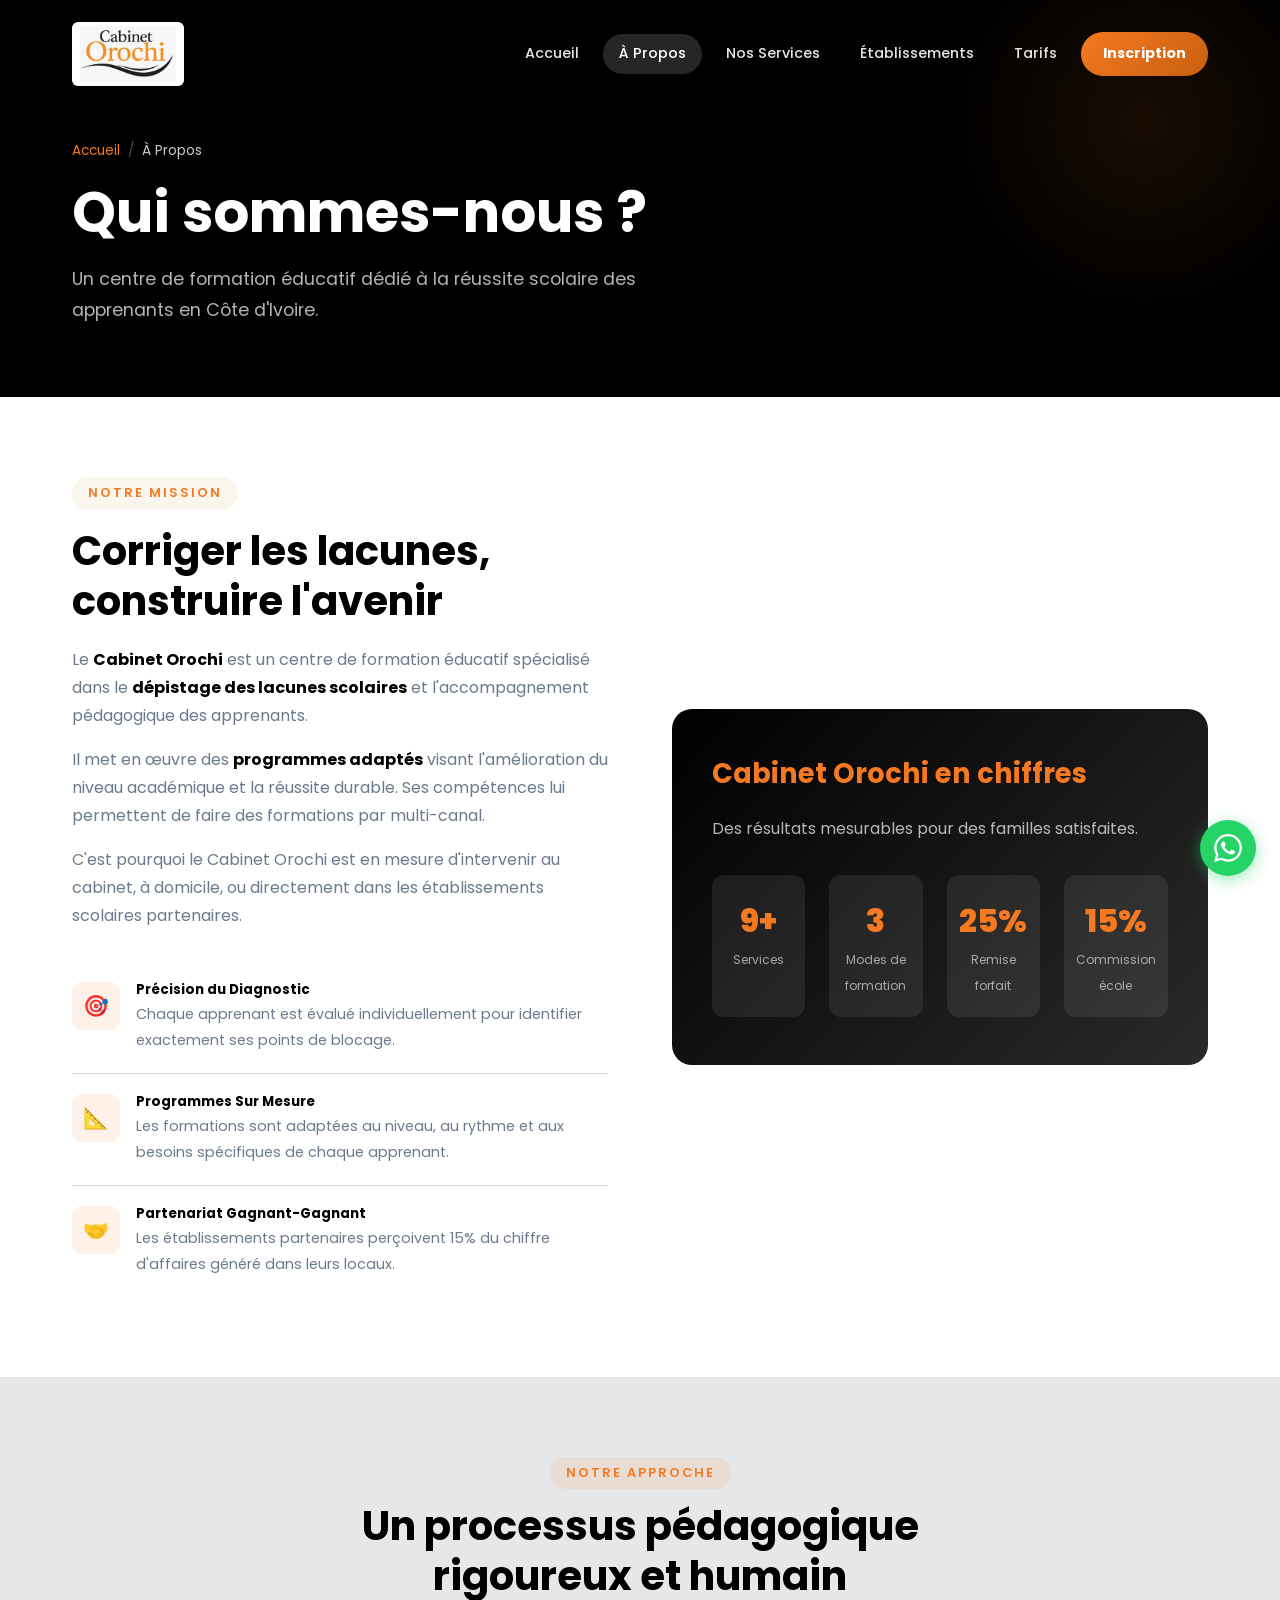
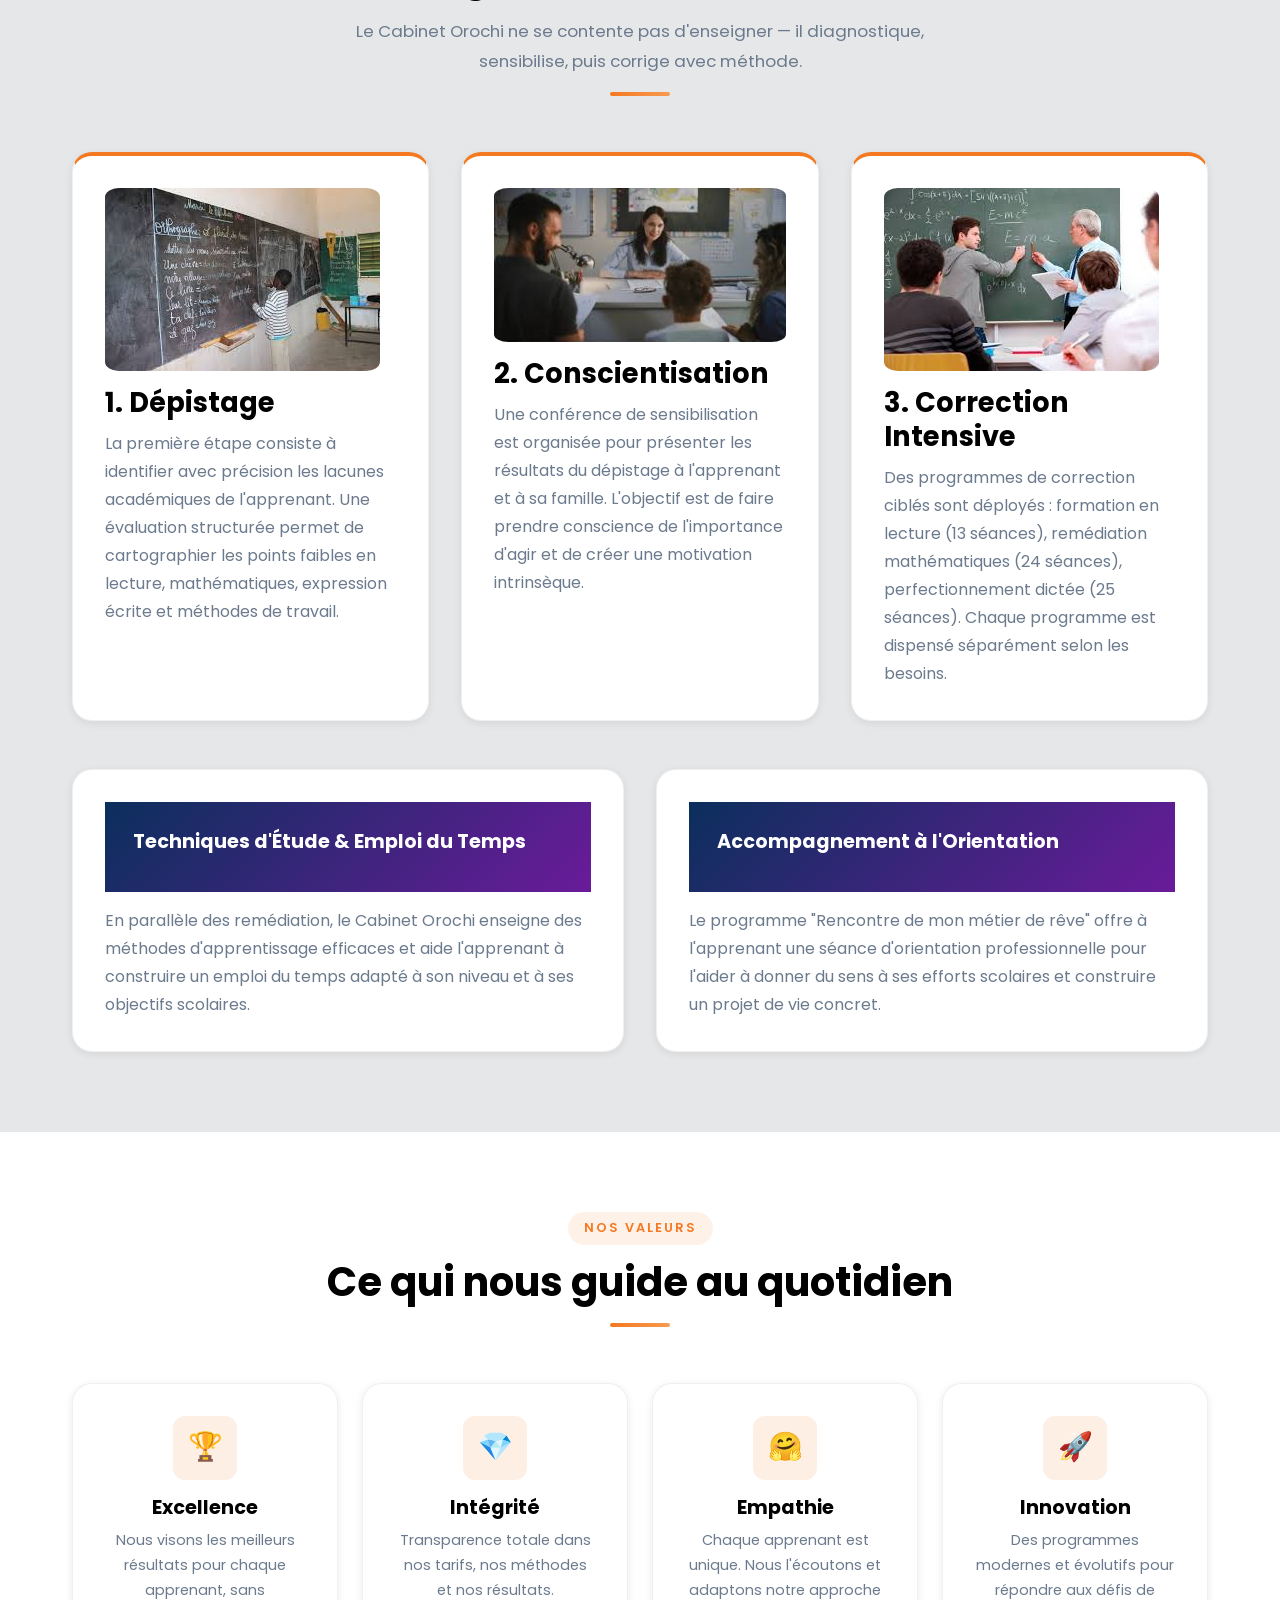
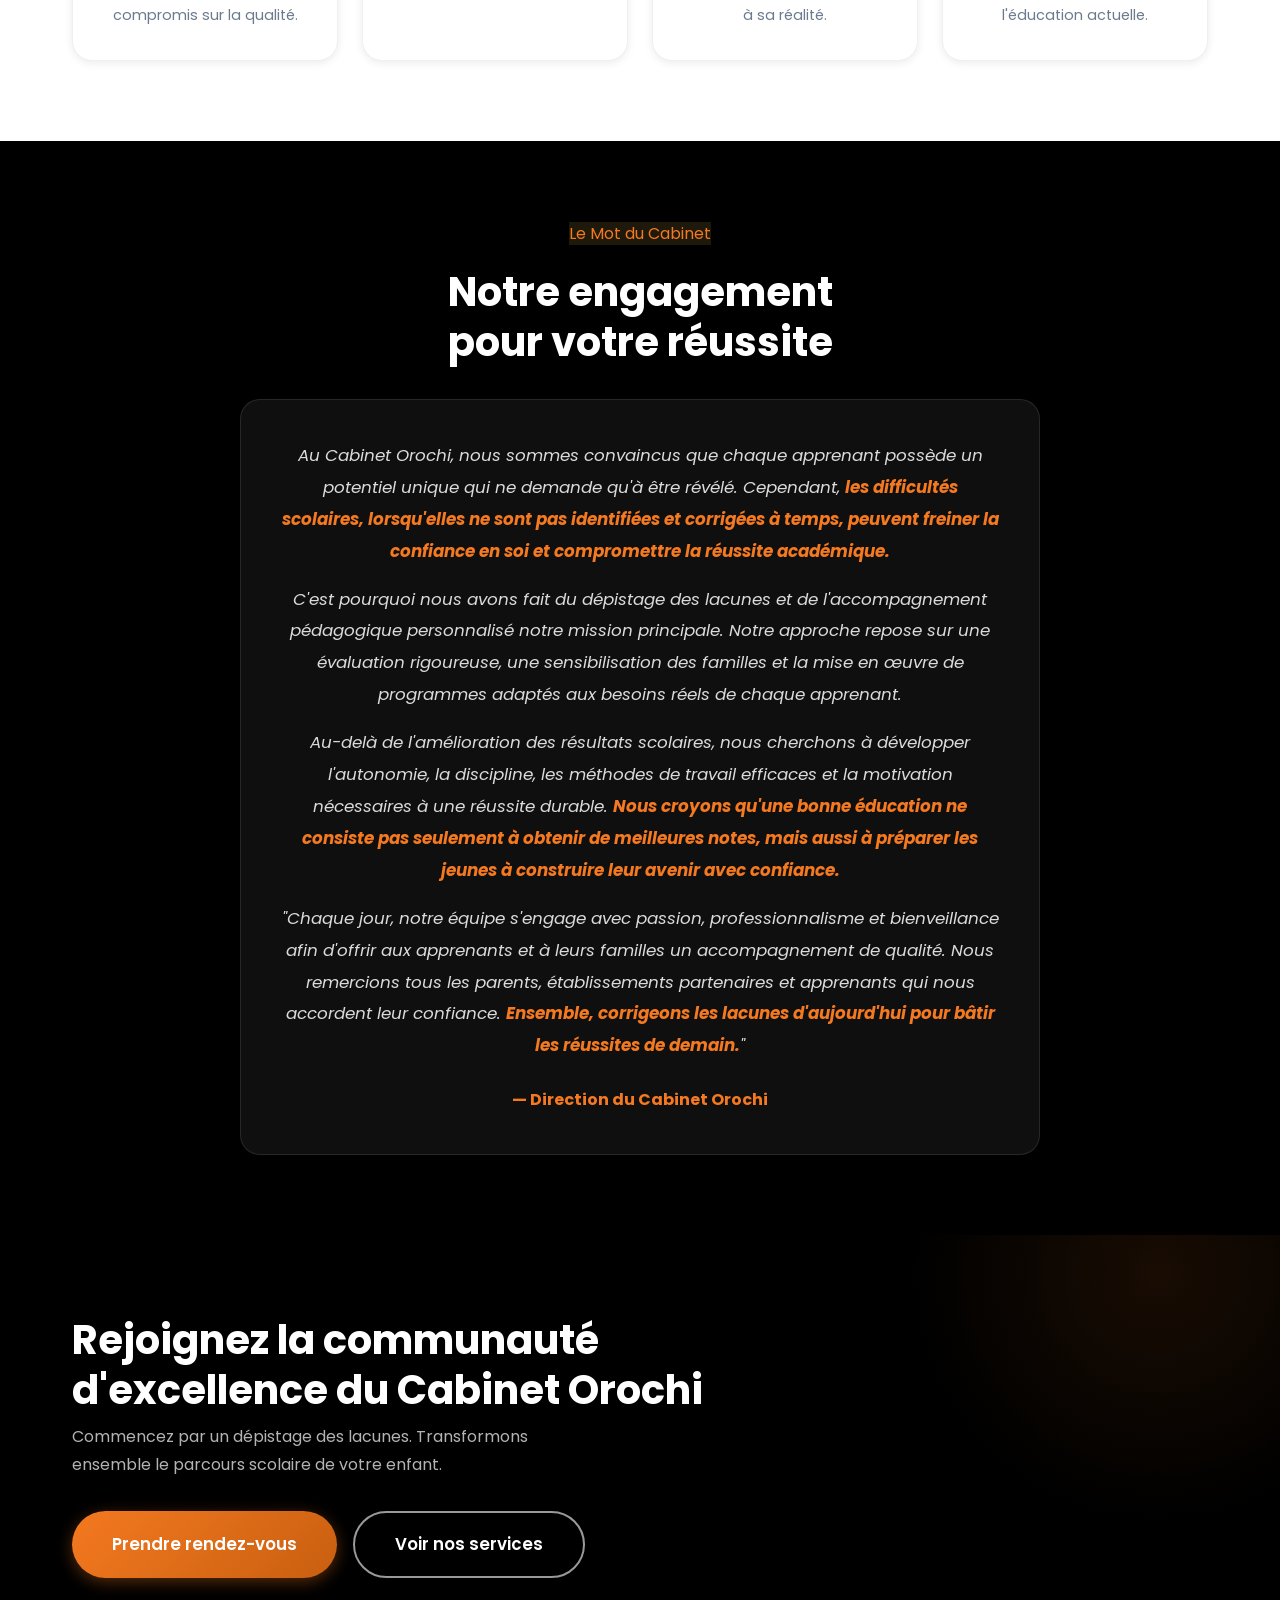
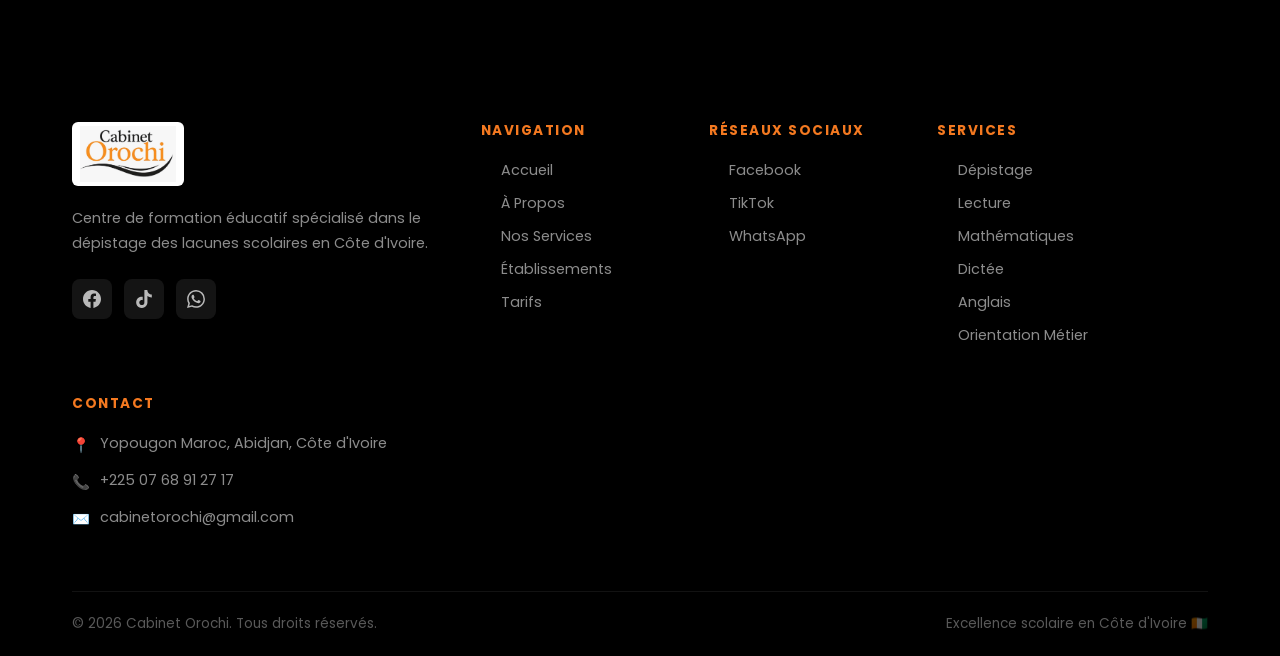
==== commit 70a5bd57: "Removed Emoji" ====
--- a/about.html
+++ b/about.html
@@ -145,32 +145,38 @@
 
         <div class="grid-3" style="margin-bottom:48px;">
           <div class="card card-gold fade-in fade-in-delay-1">
-            <div class="icon-box icon-box-gold">🔍</div>
-            <h3 style="color:var(--primary);margin-bottom:10px;">1. Dépistage</h3>
+            <!-- <div class="icon-box icon-box-gold"></div> -->
+             <div class="t-image"><img style="border-radius: 5%;" src="assets/images/eleveTableau.jpeg" alt="Cabinet Orochi"/></div>
+            <h3 style="color:var(--primary);margin-bottom:10px;margin-top:15px;">1. Dépistage</h3>
             <p>La première étape consiste à identifier avec précision les lacunes académiques de l'apprenant. Une évaluation structurée permet de cartographier les points faibles en lecture, mathématiques, expression écrite et méthodes de travail.</p>
           </div>
           <div class="card card-gold fade-in fade-in-delay-2">
-            <div class="icon-box icon-box-gold">💡</div>
-            <h3 style="color:var(--primary);margin-bottom:10px;">2. Conscientisation</h3>
+            <!-- <div class="icon-box icon-box-gold">💡</div> -->
+             <div class="t-image"><img style="border-radius: 5%;" src="assets/images/consientisation.jpeg" alt="Cabinet Orochi"/></div>
+            <h3 style="color:var(--primary);margin-bottom:10px;margin-top:15px;">2. Conscientisation</h3>
             <p>Une conférence de sensibilisation est organisée pour présenter les résultats du dépistage à l'apprenant et à sa famille. L'objectif est de faire prendre conscience de l'importance d'agir et de créer une motivation intrinsèque.</p>
           </div>
           <div class="card card-gold fade-in fade-in-delay-3">
-            <div class="icon-box icon-box-gold">📚</div>
-            <h3 style="color:var(--primary);margin-bottom:10px;">3. Correction Intensive</h3>
+            <!-- <div class="icon-box icon-box-gold">📚</div> -->
+             <div class="t-image"><img style="border-radius: 5%;" src="assets/images/correction.jpeg" alt="Cabinet Orochi"/></div>
+            <h3 style="color:var(--primary);margin-bottom:10px;margin-top:15px;">3. Correction Intensive</h3>
             <p>Des programmes de correction ciblés sont déployés : formation en lecture (13 séances), remédiation mathématiques (24 séances), perfectionnement dictée (25 séances). Chaque programme est dispensé séparément selon les besoins.</p>
           </div>
         </div>
 
         <div class="grid-2" style="gap:32px;">
           <div class="card fade-in fade-in-delay-1">
-            <div class="icon-box icon-box-primary">📅</div>
-            <h4 style="color:var(--primary);margin-bottom:10px;">Techniques d'Étude & Emploi du Temps</h4>
-            <p>En parallèle des remédiation, le Cabinet Orochi enseigne des méthodes d'apprentissage efficaces et aide l'apprenant à construire un emploi du temps adapté à son niveau et à ses objectifs scolaires.</p>
+            <!-- <div class="icon-box icon-box-primary">📅</div> -->
+             <!-- <div class="value-item"> -->
+              <div class="service-card-header" style="background:linear-gradient(135deg,#0B2F5C,#6a1b9a);">
+            <h4 style="color:var(--primary);margin-bottom:10px;color:white;">Techniques d'Étude & Emploi du Temps</h4> </div>
+            <p style="margin-top:15px;">En parallèle des remédiation, le Cabinet Orochi enseigne des méthodes d'apprentissage efficaces et aide l'apprenant à construire un emploi du temps adapté à son niveau et à ses objectifs scolaires.</p>
           </div>
           <div class="card fade-in fade-in-delay-2">
-            <div class="icon-box icon-box-primary">🌟</div>
-            <h4 style="color:var(--primary);margin-bottom:10px;">Accompagnement à l'Orientation</h4>
-            <p>Le programme "Rencontre de mon métier de rêve" offre à l'apprenant une séance d'orientation professionnelle pour l'aider à donner du sens à ses efforts scolaires et construire un projet de vie concret.</p>
+            <!-- <div class="icon-box icon-box-primary">🌟</div> -->
+             <div class="service-card-header" style="background:linear-gradient(135deg,#0B2F5C,#6a1b9a);">
+            <h4 style="color:var(--primary);margin-bottom:10px;color:white;">Accompagnement à l'Orientation</h4></div>
+            <p style="margin-top:15px;">Le programme "Rencontre de mon métier de rêve" offre à l'apprenant une séance d'orientation professionnelle pour l'aider à donner du sens à ses efforts scolaires et construire un projet de vie concret.</p>
           </div>
         </div>
       </div>
@@ -258,9 +264,9 @@
             <a href="index.html" class="logo"><img src="assets/images/logo-new.jpg" alt="Cabinet Orochi" style="height:64px;width:auto;border-radius:6px;" /></a>
             <p class="footer-desc">Centre de formation éducatif spécialisé dans le dépistage des lacunes scolaires en Côte d'Ivoire.</p>
                         <div class="footer-social">
-              <a href="https://www.facebook.com/cabinetoroochi" target="_blank" rel="noopener" class="social-btn" aria-label="Facebook" title="Facebook"><svg width="18" height="18" viewBox="0 0 24 24" fill="currentColor"><path d="M24 12.073c0-6.627-5.373-12-12-12s-12 5.373-12 12c0 5.99 4.388 10.954 10.125 11.854v-8.385H7.078v-3.47h3.047V9.43c0-3.007 1.792-4.669 4.533-4.669 1.312 0 2.686.235 2.686.235v2.953H15.83c-1.491 0-1.956.925-1.956 1.874v2.25h3.328l-.532 3.47h-2.796v8.385C19.612 23.027 24 18.062 24 12.073z"/></svg></a>
-              <a href="https://www.tiktok.com/@cabinetoroochi" target="_blank" rel="noopener" class="social-btn" aria-label="TikTok" title="TikTok"><svg width="18" height="18" viewBox="0 0 24 24" fill="currentColor"><path d="M12.525.02c1.31-.02 2.61-.01 3.91-.02.08 1.53.63 3.09 1.75 4.17 1.12 1.11 2.7 1.62 4.24 1.79v4.03c-1.44-.05-2.89-.35-4.2-.97-.57-.26-1.1-.59-1.62-.93-.01 2.92.01 5.84-.02 8.75-.08 1.4-.54 2.79-1.35 3.94-1.31 1.92-3.58 3.17-5.91 3.21-1.43.08-2.86-.31-4.08-1.03-2.02-1.19-3.44-3.37-3.65-5.71-.02-.5-.03-1-.01-1.49.18-1.9 1.12-3.72 2.58-4.96 1.66-1.44 3.98-2.13 6.15-1.72.02 1.48-.04 2.96-.04 4.44-.99-.32-2.15-.23-3.02.37-.63.41-1.11 1.04-1.36 1.75-.21.51-.15 1.07-.14 1.61.24 1.64 1.82 3.02 3.5 2.87 1.12-.01 2.19-.66 2.77-1.61.19-.33.4-.67.41-1.06.1-1.79.06-3.57.07-5.36.01-4.03-.01-8.05.02-12.07z"/></svg></a>
-              <a href="https://www.instagram.com/cabinetoroochi" target="_blank" rel="noopener" class="social-btn" aria-label="Instagram" title="Instagram"><svg width="18" height="18" viewBox="0 0 24 24" fill="currentColor"><path d="M12 2.163c3.204 0 3.584.012 4.85.07 3.252.148 4.771 1.691 4.919 4.919.058 1.265.069 1.645.069 4.849 0 3.205-.012 3.584-.069 4.849-.149 3.225-1.664 4.771-4.919 4.919-1.266.058-1.644.07-4.85.07-3.204 0-3.584-.012-4.849-.07-3.26-.149-4.771-1.699-4.919-4.92-.058-1.265-.07-1.644-.07-4.849 0-3.204.013-3.583.07-4.849.149-3.227 1.664-4.771 4.919-4.919 1.266-.057 1.645-.069 4.849-.069zm0-2.163c-3.259 0-3.667.014-4.947.072-4.358.2-6.78 2.618-6.98 6.98-.059 1.281-.073 1.689-.073 4.948 0 3.259.014 3.668.072 4.948.2 4.358 2.618 6.78 6.98 6.98 1.281.058 1.689.072 4.948.072 3.259 0 3.668-.014 4.948-.072 4.354-.2 6.782-2.618 6.979-6.98.059-1.28.073-1.689.073-4.948 0-3.259-.014-3.667-.072-4.947-.196-4.354-2.617-6.78-6.979-6.98-1.281-.059-1.69-.073-4.949-.073zm0 5.838c-3.403 0-6.162 2.759-6.162 6.162s2.759 6.163 6.162 6.163 6.162-2.759 6.162-6.163c0-3.403-2.759-6.162-6.162-6.162zm0 10.162c-2.209 0-4-1.79-4-4 0-2.209 1.791-4 4-4s4 1.791 4 4c0 2.21-1.791 4-4 4zm6.406-11.845c-.796 0-1.441.645-1.441 1.44s.645 1.44 1.441 1.44c.795 0 1.439-.645 1.439-1.44s-.644-1.44-1.439-1.44z"/></svg></a>
+              <a href="https://www.facebook.com/cabinetorochi" target="_blank" rel="noopener" class="social-btn" aria-label="Facebook" title="Facebook"><svg width="18" height="18" viewBox="0 0 24 24" fill="currentColor"><path d="M24 12.073c0-6.627-5.373-12-12-12s-12 5.373-12 12c0 5.99 4.388 10.954 10.125 11.854v-8.385H7.078v-3.47h3.047V9.43c0-3.007 1.792-4.669 4.533-4.669 1.312 0 2.686.235 2.686.235v2.953H15.83c-1.491 0-1.956.925-1.956 1.874v2.25h3.328l-.532 3.47h-2.796v8.385C19.612 23.027 24 18.062 24 12.073z"/></svg></a>
+              <a href="https://www.tiktok.com/@cabinetorochi" target="_blank" rel="noopener" class="social-btn" aria-label="TikTok" title="TikTok"><svg width="18" height="18" viewBox="0 0 24 24" fill="currentColor"><path d="M12.525.02c1.31-.02 2.61-.01 3.91-.02.08 1.53.63 3.09 1.75 4.17 1.12 1.11 2.7 1.62 4.24 1.79v4.03c-1.44-.05-2.89-.35-4.2-.97-.57-.26-1.1-.59-1.62-.93-.01 2.92.01 5.84-.02 8.75-.08 1.4-.54 2.79-1.35 3.94-1.31 1.92-3.58 3.17-5.91 3.21-1.43.08-2.86-.31-4.08-1.03-2.02-1.19-3.44-3.37-3.65-5.71-.02-.5-.03-1-.01-1.49.18-1.9 1.12-3.72 2.58-4.96 1.66-1.44 3.98-2.13 6.15-1.72.02 1.48-.04 2.96-.04 4.44-.99-.32-2.15-.23-3.02.37-.63.41-1.11 1.04-1.36 1.75-.21.51-.15 1.07-.14 1.61.24 1.64 1.82 3.02 3.5 2.87 1.12-.01 2.19-.66 2.77-1.61.19-.33.4-.67.41-1.06.1-1.79.06-3.57.07-5.36.01-4.03-.01-8.05.02-12.07z"/></svg></a>
+              
               <a href="https://wa.me/2250768912717" target="_blank" rel="noopener" class="social-btn" aria-label="WhatsApp" title="WhatsApp"><svg width="18" height="18" viewBox="0 0 24 24" fill="currentColor"><path d="M17.472 14.382c-.297-.149-1.758-.867-2.03-.967-.273-.099-.471-.148-.67.15-.197.297-.767.966-.94 1.164-.173.199-.347.223-.644.075-.297-.15-1.255-.463-2.39-1.475-.883-.788-1.48-1.761-1.653-2.059-.173-.297-.018-.458.13-.606.134-.133.298-.347.446-.52.149-.174.198-.298.298-.497.099-.198.05-.371-.025-.52-.075-.149-.669-1.612-.916-2.207-.242-.579-.487-.5-.669-.51-.173-.008-.371-.01-.57-.01-.198 0-.52.074-.792.372-.272.297-1.04 1.016-1.04 2.479 0 1.462 1.065 2.875 1.213 3.074.149.198 2.096 3.2 5.077 4.487.709.306 1.262.489 1.694.625.712.227 1.36.195 1.871.118.571-.085 1.758-.719 2.006-1.413.248-.694.248-1.289.173-1.413-.074-.124-.272-.198-.57-.347m-5.421 7.403h-.004a9.87 9.87 0 01-5.031-1.378l-.361-.214-3.741.982.998-3.648-.235-.374a9.86 9.86 0 01-1.51-5.26c.001-5.45 4.436-9.884 9.888-9.884 2.64 0 5.122 1.03 6.988 2.898a9.825 9.825 0 012.893 6.994c-.003 5.45-4.437 9.884-9.885 9.884m8.413-18.297A11.815 11.815 0 0012.05 0C5.495 0 .16 5.335.157 11.892c0 2.096.547 4.142 1.588 5.945L.057 24l6.305-1.654a11.882 11.882 0 005.683 1.448h.005c6.554 0 11.89-5.335 11.893-11.893a11.821 11.821 0 00-3.48-8.413z"/></svg></a>
             </div>
           </div>
@@ -281,9 +287,9 @@
           <div class="footer-col">
             <h5>Réseaux sociaux</h5>
             <nav class="footer-links">
-              <a href="https://www.facebook.com/cabinetoroochi" target="_blank" rel="noopener">Facebook</a>
-              <a href="https://www.tiktok.com/@cabinetoroochi" target="_blank" rel="noopener">TikTok</a>
-              <a href="https://www.instagram.com/cabinetoroochi" target="_blank" rel="noopener">Instagram</a>
+              <a href="https://www.facebook.com/cabinetorochi" target="_blank" rel="noopener">Facebook</a>
+              <a href="https://www.tiktok.com/@cabinetorochi" target="_blank" rel="noopener">TikTok</a>
+              
               <a href="https://wa.me/2250768912717" target="_blank" rel="noopener">WhatsApp</a>
             </nav>
           </div>
--- a/css/style.css
+++ b/css/style.css
@@ -56,7 +56,7 @@
 h1, h2, h3, h4, h5 { font-weight: 700; line-height: 1.25; }
 h1 { font-size: clamp(2rem, 5vw, 3.5rem); }
 h2 { font-size: clamp(1.6rem, 3.5vw, 2.5rem); }
-h3 { font-size: clamp(1.2rem, 2.5vw, 1.75rem); }
+h3 { font-size: clamp(1rem, 2.5vw, 1.70rem); }
 h4 { font-size: 1.2rem; }
 p { font-size: 1rem; color: var(--gray); line-height: 1.75; }
 
